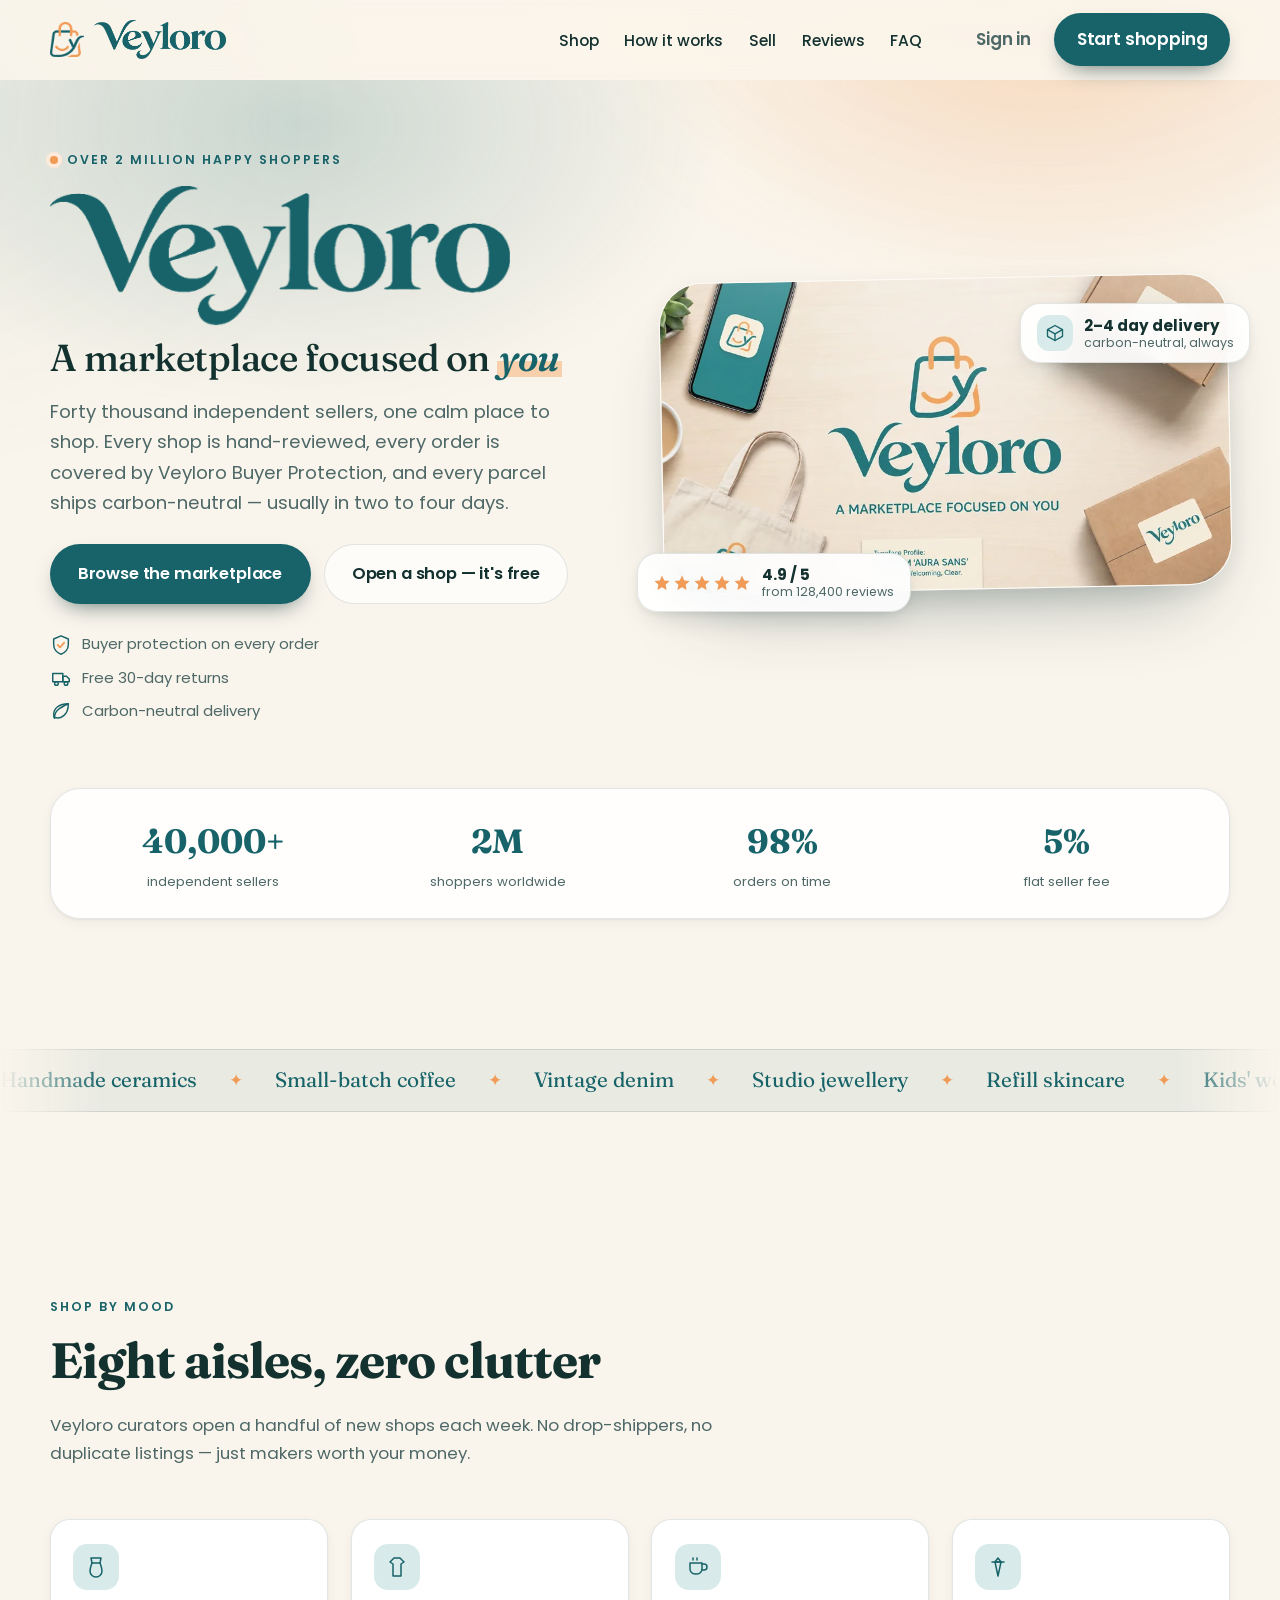
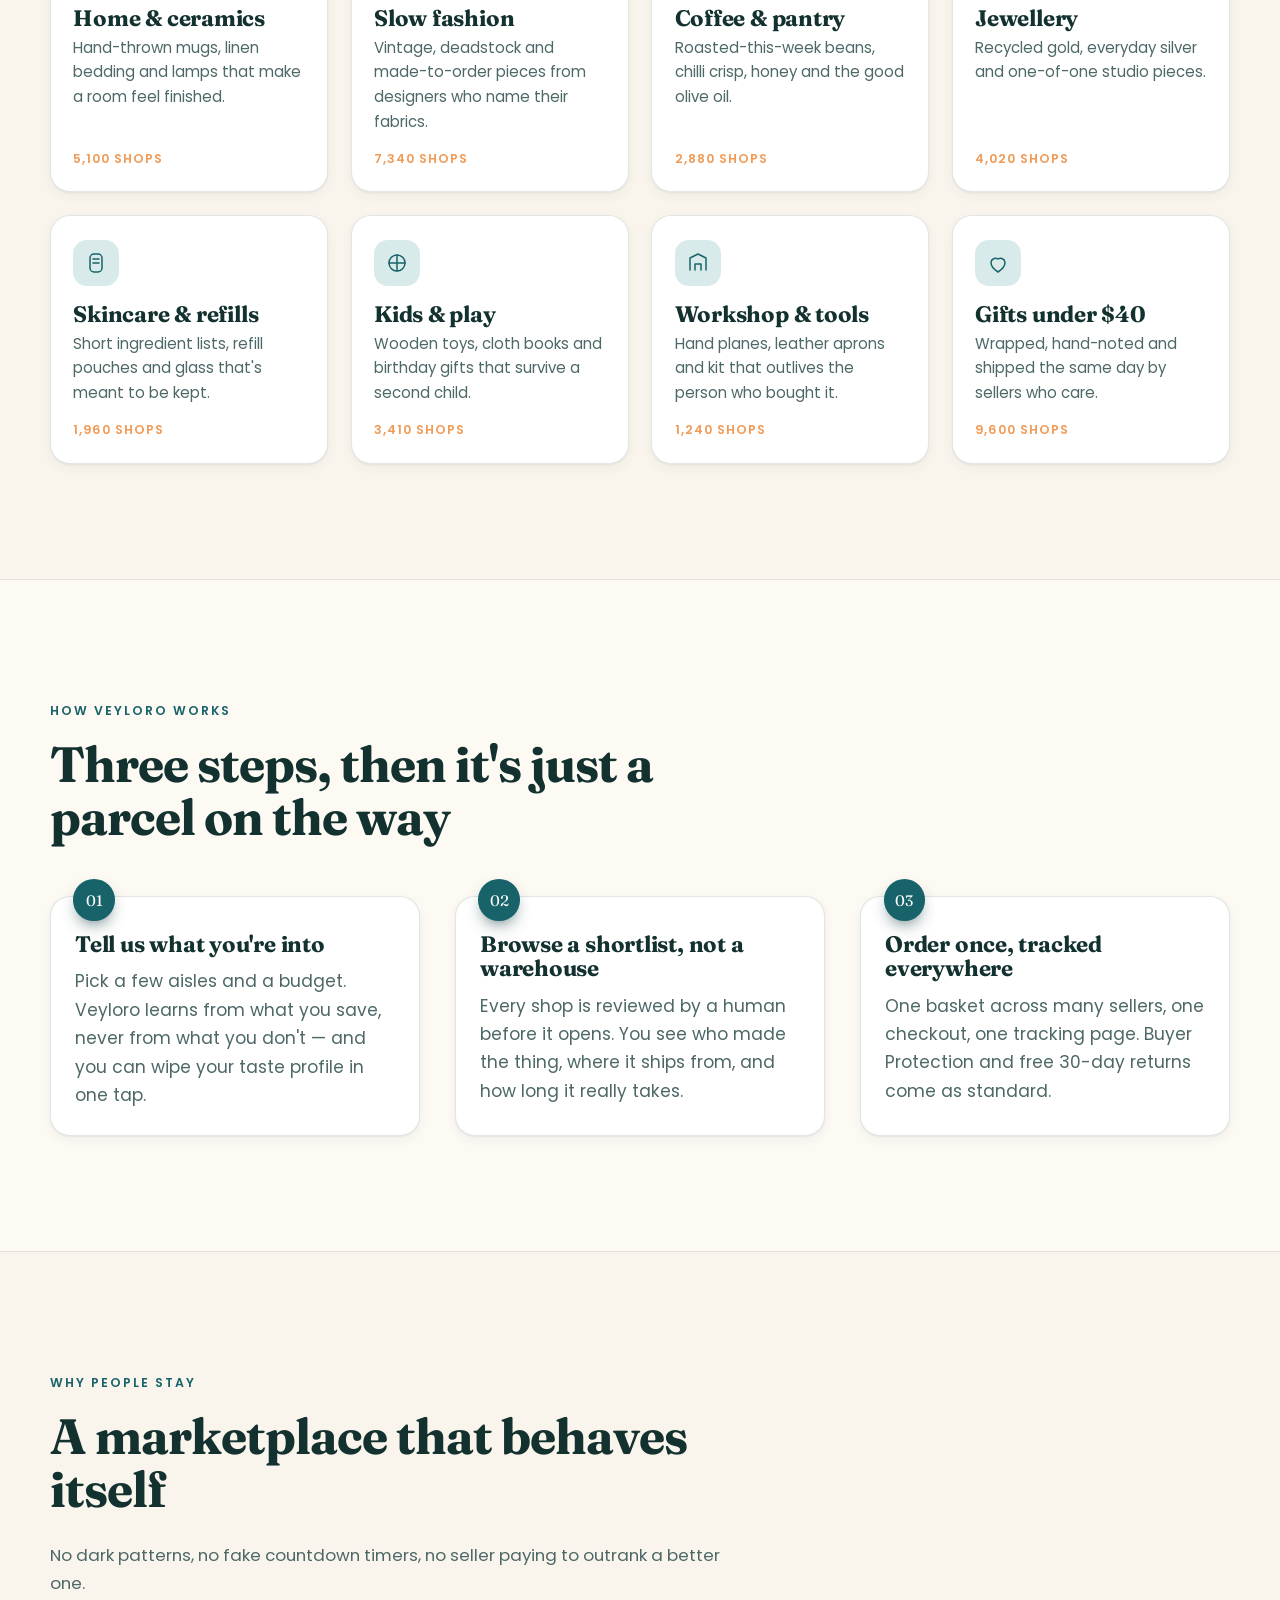
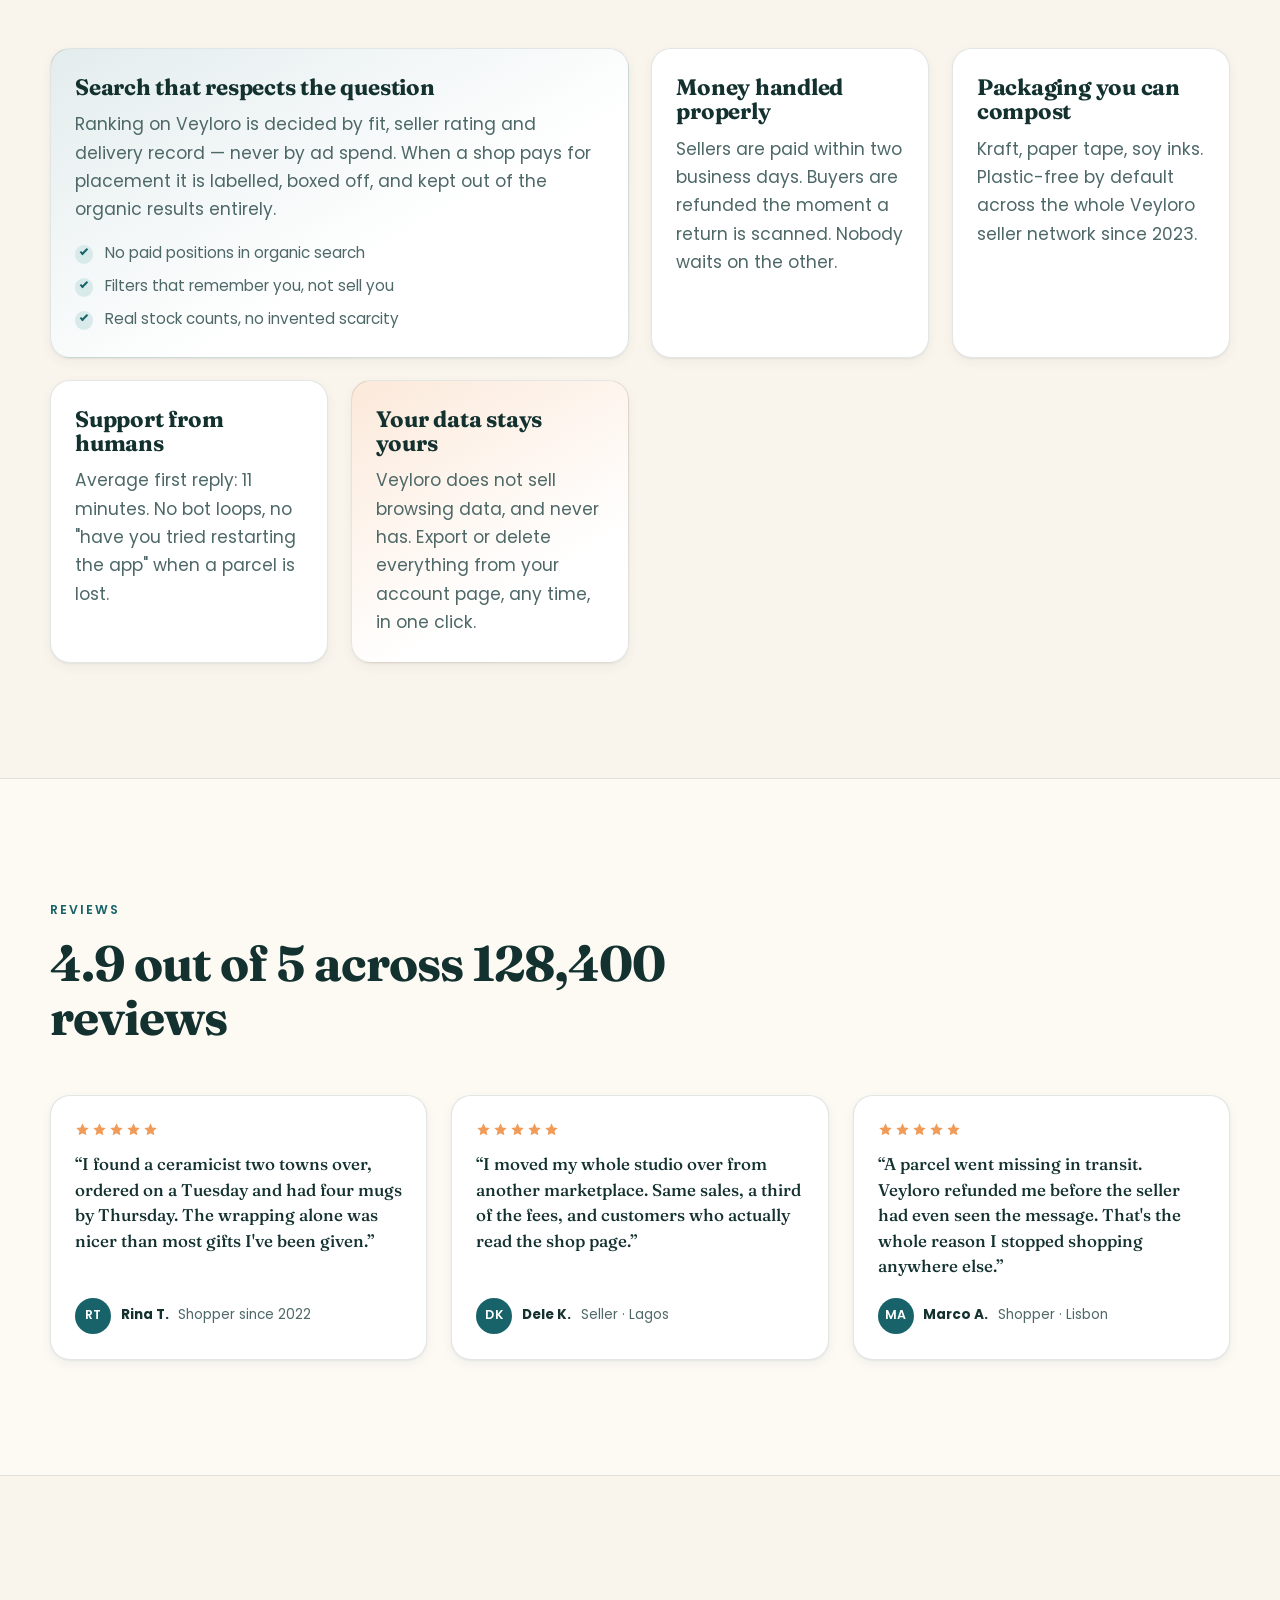
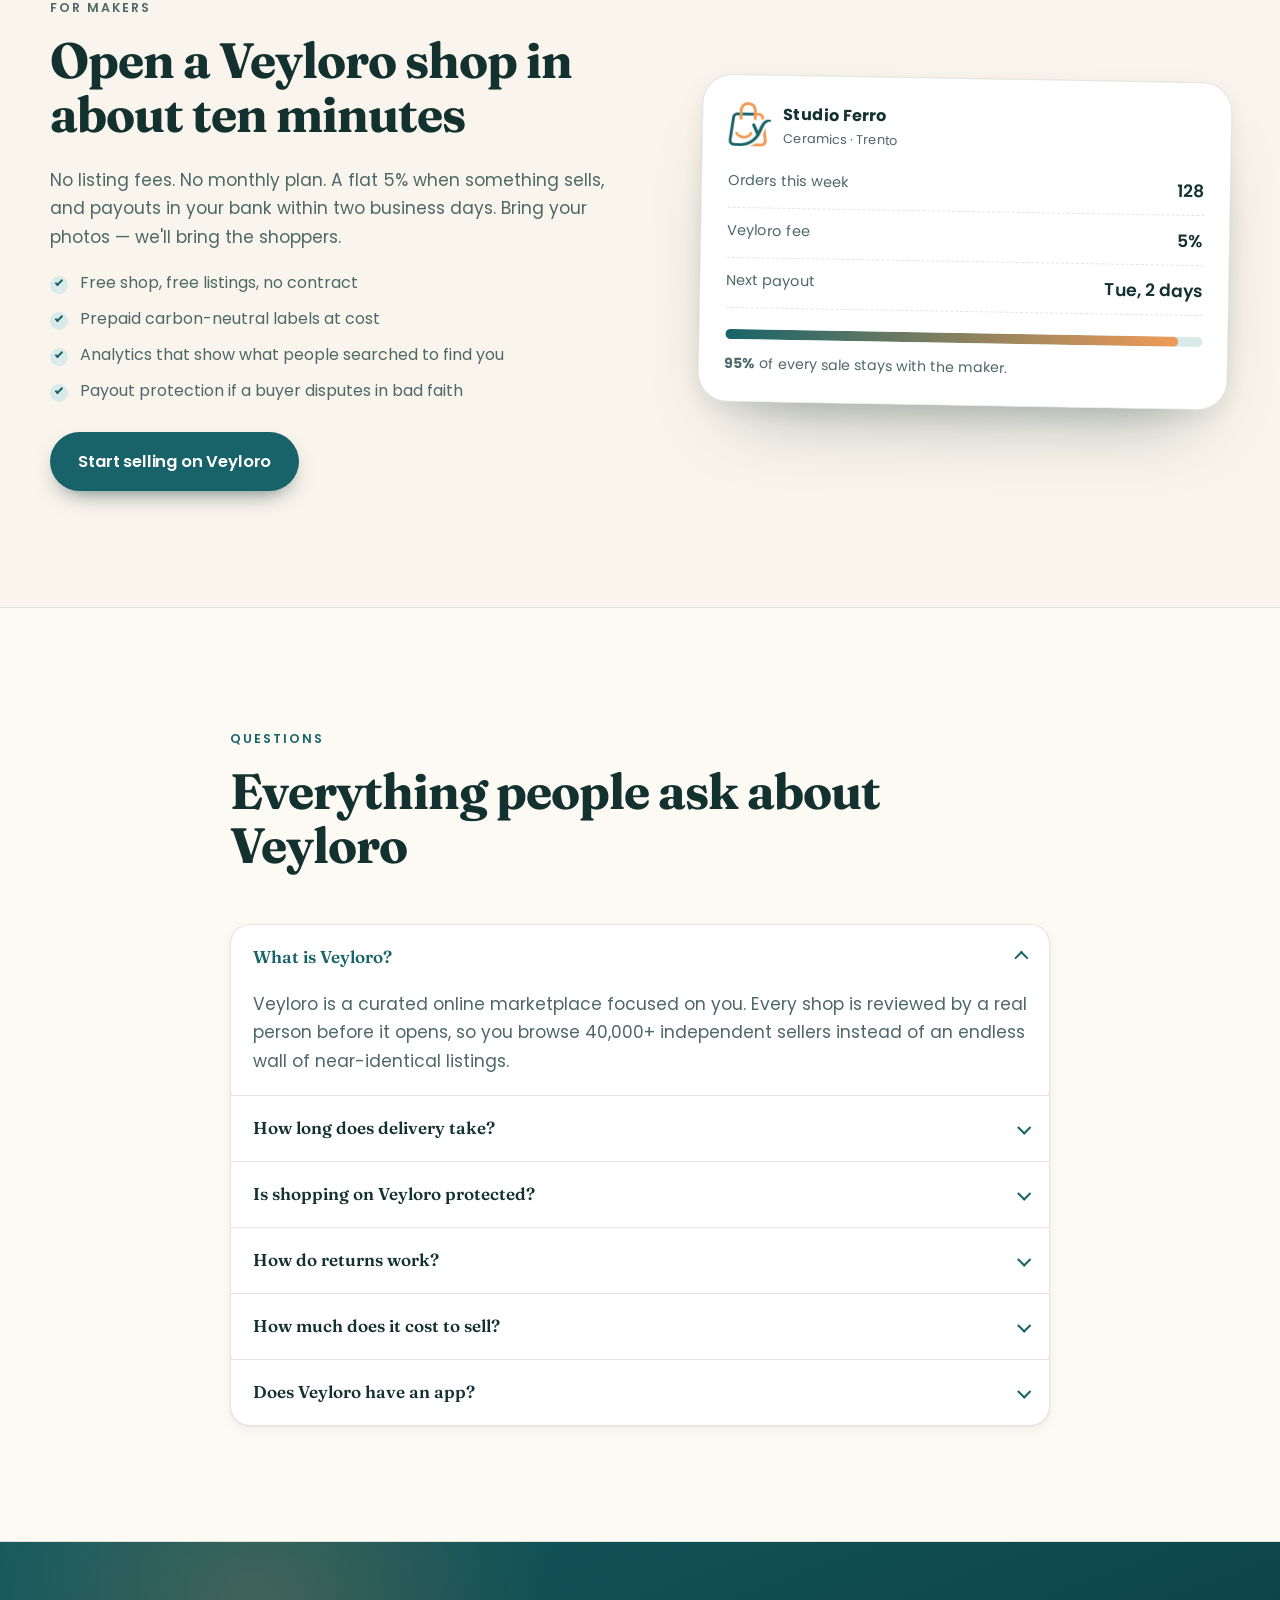
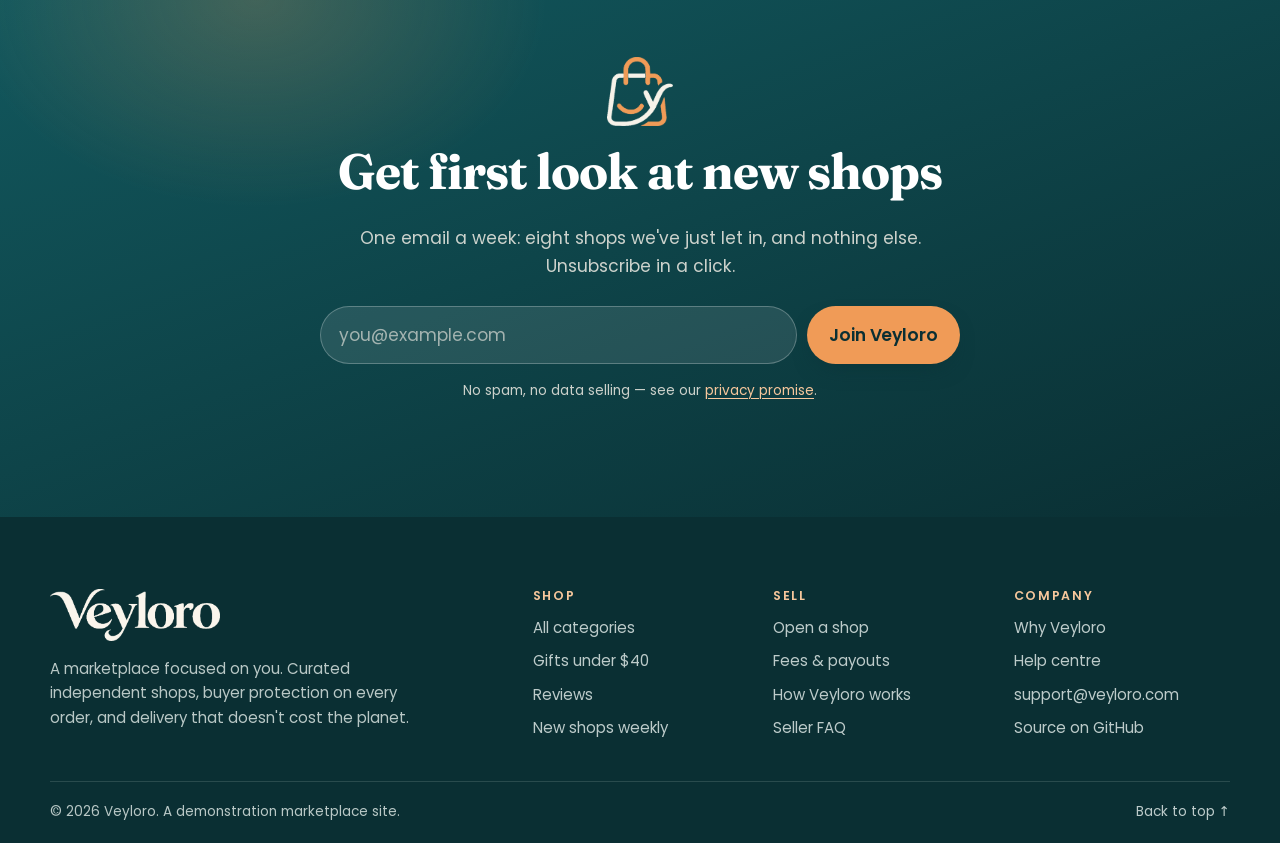
==== index.html @ 0ced28ec "Add Veyloro marketplace landing site Build the Veyloro marketing site as a dependency-free static pa" ====
<!DOCTYPE html>
<html lang="en" class="no-js">
<head>
<meta charset="utf-8">
<meta name="viewport" content="width=device-width, initial-scale=1">
<title>Veyloro — A Marketplace Focused on You | Shop Independent Sellers</title>
<meta name="description" content="Veyloro is a curated online marketplace focused on you — shop 40,000+ independent sellers with buyer protection, free 30-day returns and carbon-neutral delivery. Start browsing today.">
<meta name="author" content="Veyloro">
<meta name="theme-color" content="#176369" media="(prefers-color-scheme: light)">
<meta name="theme-color" content="#0a2f33" media="(prefers-color-scheme: dark)">
<meta name="robots" content="index, follow, max-image-preview:large, max-snippet:-1, max-video-preview:-1">
<link rel="canonical" href="https://hmarucheck.github.io/test-website-1/">

<!-- Open Graph -->
<meta property="og:type" content="website">
<meta property="og:site_name" content="Veyloro">
<meta property="og:locale" content="en_US">
<meta property="og:title" content="Veyloro — A Marketplace Focused on You">
<meta property="og:description" content="A curated marketplace of 40,000+ independent sellers. Buyer protection on every order, free 30-day returns and carbon-neutral delivery.">
<meta property="og:url" content="https://hmarucheck.github.io/test-website-1/">
<meta property="og:image" content="https://hmarucheck.github.io/test-website-1/assets/veyloro-og.jpg">
<meta property="og:image:width" content="1200">
<meta property="og:image:height" content="630">
<meta property="og:image:alt" content="The Veyloro logo — a teal shopping-bag smile mark above the Veyloro wordmark — shown on packaging, a tote bag and a phone app icon.">

<!-- Twitter / X -->
<meta name="twitter:card" content="summary_large_image">
<meta name="twitter:title" content="Veyloro — A Marketplace Focused on You">
<meta name="twitter:description" content="A curated marketplace of 40,000+ independent sellers. Buyer protection, free 30-day returns, carbon-neutral delivery.">
<meta name="twitter:image" content="https://hmarucheck.github.io/test-website-1/assets/veyloro-og.jpg">
<meta name="twitter:image:alt" content="Veyloro brand logo and packaging">

<!-- Icons & manifest -->
<link rel="icon" href="assets/favicon.ico" sizes="any">
<link rel="icon" href="assets/icon-mark-512.png" type="image/png" sizes="512x512">
<link rel="apple-touch-icon" href="assets/apple-touch-icon.png">
<link rel="manifest" href="site.webmanifest">

<!-- Fonts -->
<link rel="preconnect" href="https://fonts.googleapis.com">
<link rel="preconnect" href="https://fonts.gstatic.com" crossorigin>
<link rel="stylesheet" href="https://fonts.googleapis.com/css2?family=Fraunces:ital,opsz,wght@0,9..144,500;0,9..144,700;1,9..144,600&family=Poppins:wght@400;500;600;700&display=swap">

<link rel="preload" as="image" href="assets/veyloro-wordmark.png" fetchpriority="high">
<link rel="stylesheet" href="styles.css">
<script>document.documentElement.classList.remove("no-js");</script>

<script type="application/ld+json">
{
  "@context": "https://schema.org",
  "@graph": [
    {
      "@type": "Organization",
      "@id": "https://hmarucheck.github.io/test-website-1/#organization",
      "name": "Veyloro",
      "alternateName": "Veyloro Marketplace",
      "url": "https://hmarucheck.github.io/test-website-1/",
      "logo": {
        "@type": "ImageObject",
        "url": "https://hmarucheck.github.io/test-website-1/assets/icon-512.png",
        "width": 512,
        "height": 512
      },
      "image": "https://hmarucheck.github.io/test-website-1/assets/veyloro-og.jpg",
      "slogan": "A marketplace focused on you",
      "description": "Veyloro is a curated online marketplace connecting shoppers with independent sellers, with buyer protection, free 30-day returns and carbon-neutral delivery.",
      "foundingDate": "2021",
      "sameAs": [
        "https://github.com/hmarucheck/test-website-1"
      ],
      "contactPoint": {
        "@type": "ContactPoint",
        "contactType": "customer support",
        "email": "support@veyloro.com",
        "availableLanguage": ["English"],
        "areaServed": "Worldwide"
      }
    },
    {
      "@type": "WebSite",
      "@id": "https://hmarucheck.github.io/test-website-1/#website",
      "url": "https://hmarucheck.github.io/test-website-1/",
      "name": "Veyloro",
      "description": "A marketplace focused on you — shop 40,000+ independent sellers.",
      "publisher": { "@id": "https://hmarucheck.github.io/test-website-1/#organization" },
      "inLanguage": "en-US",
      "potentialAction": {
        "@type": "SearchAction",
        "target": {
          "@type": "EntryPoint",
          "urlTemplate": "https://hmarucheck.github.io/test-website-1/?q={search_term_string}"
        },
        "query-input": "required name=search_term_string"
      }
    },
    {
      "@type": "WebPage",
      "@id": "https://hmarucheck.github.io/test-website-1/#webpage",
      "url": "https://hmarucheck.github.io/test-website-1/",
      "name": "Veyloro — A Marketplace Focused on You",
      "isPartOf": { "@id": "https://hmarucheck.github.io/test-website-1/#website" },
      "about": { "@id": "https://hmarucheck.github.io/test-website-1/#organization" },
      "primaryImageOfPage": "https://hmarucheck.github.io/test-website-1/assets/veyloro-og.jpg",
      "inLanguage": "en-US"
    },
    {
      "@type": "BreadcrumbList",
      "itemListElement": [
        { "@type": "ListItem", "position": 1, "name": "Home", "item": "https://hmarucheck.github.io/test-website-1/" },
        { "@type": "ListItem", "position": 2, "name": "How Veyloro works", "item": "https://hmarucheck.github.io/test-website-1/#how-it-works" },
        { "@type": "ListItem", "position": 3, "name": "Sell on Veyloro", "item": "https://hmarucheck.github.io/test-website-1/#sellers" }
      ]
    },
    {
      "@type": "FAQPage",
      "@id": "https://hmarucheck.github.io/test-website-1/#faq",
      "mainEntity": [
        {
          "@type": "Question",
          "name": "What is Veyloro?",
          "acceptedAnswer": {
            "@type": "Answer",
            "text": "Veyloro is a curated online marketplace focused on you. Every shop on Veyloro is reviewed by a real person before it opens, so you browse 40,000+ independent sellers instead of an endless wall of listings."
          }
        },
        {
          "@type": "Question",
          "name": "How long does Veyloro delivery take?",
          "acceptedAnswer": {
            "@type": "Answer",
            "text": "Most Veyloro orders arrive in 2 to 4 business days. Every parcel ships carbon-neutral, and tracking updates land in your inbox and in the Veyloro app the moment your seller hands the order over."
          }
        },
        {
          "@type": "Question",
          "name": "Is shopping on Veyloro protected?",
          "acceptedAnswer": {
            "@type": "Answer",
            "text": "Yes. Veyloro Buyer Protection covers every order. If an item never arrives, arrives damaged, or is not what was described, you are refunded in full — no arguing with the seller required."
          }
        },
        {
          "@type": "Question",
          "name": "How do returns work on Veyloro?",
          "acceptedAnswer": {
            "@type": "Answer",
            "text": "Returns are free for 30 days on almost everything. Print a prepaid label from your order page, drop the parcel off, and your refund is issued as soon as the carrier scans it."
          }
        },
        {
          "@type": "Question",
          "name": "How much does it cost to sell on Veyloro?",
          "acceptedAnswer": {
            "@type": "Answer",
            "text": "Opening a Veyloro shop is free. There are no listing fees and no monthly subscription — Veyloro takes a flat 5% when an item sells, and payouts reach your bank within two business days."
          }
        },
        {
          "@type": "Question",
          "name": "Does Veyloro have an app?",
          "acceptedAnswer": {
            "@type": "Answer",
            "text": "Yes. The Veyloro app for iOS and Android carries your saved shops, order tracking and restock alerts, and it works as an installable web app straight from this site."
          }
        }
      ]
    }
  ]
}
</script>
</head>
<body>
<a class="skip-link" href="#main">Skip to main content</a>

<header class="site-header" id="top" data-header>
  <div class="shell site-header__inner">
    <a class="brand" href="#top" aria-label="Veyloro — home">
      <img class="brand__mark" src="assets/veyloro-mark.png" alt="" width="700" height="730" decoding="async">
      <img class="brand__word" src="assets/veyloro-wordmark.png" alt="Veyloro" width="2089" height="630" decoding="async">
    </a>

    <nav class="nav" aria-label="Primary">
      <ul class="nav__list">
        <li><a href="#categories">Shop</a></li>
        <li><a href="#how-it-works">How it works</a></li>
        <li><a href="#sellers">Sell</a></li>
        <li><a href="#reviews">Reviews</a></li>
        <li><a href="#faq">FAQ</a></li>
      </ul>
    </nav>

    <div class="site-header__actions">
      <a class="btn btn--ghost" href="#join">Sign in</a>
      <a class="btn btn--primary" href="#join">Start shopping</a>
    </div>

    <button class="nav-toggle" type="button" aria-expanded="false" aria-controls="mobile-nav" aria-label="Open menu" data-nav-toggle>
      <span class="nav-toggle__bar"></span>
      <span class="nav-toggle__bar"></span>
      <span class="nav-toggle__bar"></span>
    </button>
  </div>

  <div class="mobile-nav" id="mobile-nav" hidden data-mobile-nav>
    <ul>
      <li><a href="#categories">Shop</a></li>
      <li><a href="#how-it-works">How it works</a></li>
      <li><a href="#sellers">Sell on Veyloro</a></li>
      <li><a href="#reviews">Reviews</a></li>
      <li><a href="#faq">FAQ</a></li>
    </ul>
    <a class="btn btn--primary btn--block" href="#join">Start shopping</a>
  </div>
</header>

<main id="main">

  <!-- ─────────────────────────── HERO ─────────────────────────── -->
  <section class="hero" aria-labelledby="hero-title">
    <div class="hero__glow" aria-hidden="true"></div>
    <div class="shell hero__inner">
      <div class="hero__copy">
        <p class="eyebrow"><span class="eyebrow__dot" aria-hidden="true"></span> Over 2 million happy shoppers</p>

        <h1 class="hero__title" id="hero-title">
          <img class="hero__wordmark" src="assets/veyloro-wordmark.png" alt="Veyloro" width="2089" height="630" fetchpriority="high" decoding="async">
          <span class="hero__tagline">A marketplace focused on <em>you</em></span>
        </h1>

        <p class="hero__lede">
          Forty thousand independent sellers, one calm place to shop. Every shop is
          hand-reviewed, every order is covered by Veyloro Buyer Protection, and every
          parcel ships carbon-neutral — usually in two to four days.
        </p>

        <div class="hero__cta">
          <a class="btn btn--primary btn--lg" href="#categories">Browse the marketplace</a>
          <a class="btn btn--outline btn--lg" href="#sellers">Open a shop — it's free</a>
        </div>

        <ul class="hero__proof">
          <li><svg viewBox="0 0 24 24" aria-hidden="true"><path d="M12 2 4 5.5v6c0 5 3.4 9.3 8 10.5 4.6-1.2 8-5.5 8-10.5v-6z"/><path class="tick" d="m8.5 12 2.5 2.5 4.5-5"/></svg> Buyer protection on every order</li>
          <li><svg viewBox="0 0 24 24" aria-hidden="true"><path d="M3 7h11v9H3z"/><path d="M14 10h4l3 3v3h-7z"/><circle cx="7" cy="18" r="2"/><circle cx="17.5" cy="18" r="2"/></svg> Free 30-day returns</li>
          <li><svg viewBox="0 0 24 24" aria-hidden="true"><path d="M20 4C10 4 4 9 4 16c0 1.6.4 3 1 4"/><path d="M5 19C5 11 12 8 20 4c0 0 0 9-5 13-3 2.4-7 3-10 2z"/></svg> Carbon-neutral delivery</li>
        </ul>
      </div>

      <div class="hero__visual">
        <figure class="hero__frame">
          <picture>
            <source
              type="image/webp"
              srcset="assets/veyloro-brand-hero-900.webp 900w, assets/veyloro-brand-hero.webp 1697w"
              sizes="(max-width: 980px) 92vw, 46vw">
            <source
              type="image/jpeg"
              srcset="assets/veyloro-brand-hero-900.jpg 900w, assets/veyloro-brand-hero.jpg 1697w"
              sizes="(max-width: 980px) 92vw, 46vw">
            <img
              src="assets/veyloro-brand-hero.jpg"
              alt="The Veyloro brand identity laid out on a light wood desk: the teal shopping-bag smile logo and Veyloro wordmark in the centre, with the app icon on a phone, a branded tote bag and two kraft parcels."
              width="1697" height="927" fetchpriority="high" decoding="async">
          </picture>
          <figcaption class="visually-hidden">The Veyloro identity across app, tote and packaging.</figcaption>
        </figure>

        <div class="float-card float-card--rating">
          <div class="stars" role="img" aria-label="Rated 4.9 out of 5">
            <svg viewBox="0 0 24 24" aria-hidden="true"><path d="m12 2 3 6.6 7 .8-5.2 4.8 1.4 7L12 17.8 5.8 21.2l1.4-7L2 9.4l7-.8z"/></svg>
            <svg viewBox="0 0 24 24" aria-hidden="true"><path d="m12 2 3 6.6 7 .8-5.2 4.8 1.4 7L12 17.8 5.8 21.2l1.4-7L2 9.4l7-.8z"/></svg>
            <svg viewBox="0 0 24 24" aria-hidden="true"><path d="m12 2 3 6.6 7 .8-5.2 4.8 1.4 7L12 17.8 5.8 21.2l1.4-7L2 9.4l7-.8z"/></svg>
            <svg viewBox="0 0 24 24" aria-hidden="true"><path d="m12 2 3 6.6 7 .8-5.2 4.8 1.4 7L12 17.8 5.8 21.2l1.4-7L2 9.4l7-.8z"/></svg>
            <svg viewBox="0 0 24 24" aria-hidden="true"><path d="m12 2 3 6.6 7 .8-5.2 4.8 1.4 7L12 17.8 5.8 21.2l1.4-7L2 9.4l7-.8z"/></svg>
          </div>
          <p><strong>4.9 / 5</strong><span>from 128,400 reviews</span></p>
        </div>

        <div class="float-card float-card--ship">
          <span class="float-card__icon" aria-hidden="true">
            <svg viewBox="0 0 24 24"><path d="M21 8 12 3 3 8l9 5z"/><path d="M3 8v8l9 5 9-5V8"/><path d="M12 13v8"/></svg>
          </span>
          <p><strong>2–4 day delivery</strong><span>carbon-neutral, always</span></p>
        </div>
      </div>
    </div>

    <ul class="stat-bar shell" aria-label="Veyloro by the numbers">
      <li><strong data-count="40000" data-suffix="+">40,000+</strong><span>independent sellers</span></li>
      <li><strong data-count="2" data-suffix="M">2M</strong><span>shoppers worldwide</span></li>
      <li><strong data-count="98" data-suffix="%">98%</strong><span>orders on time</span></li>
      <li><strong>5%</strong><span>flat seller fee</span></li>
    </ul>
  </section>

  <!-- ───────────────────────── MARQUEE ────────────────────────── -->
  <div class="marquee" aria-hidden="true">
    <div class="marquee__track">
      <span>Handmade ceramics</span><span aria-hidden="true">✦</span>
      <span>Small-batch coffee</span><span aria-hidden="true">✦</span>
      <span>Vintage denim</span><span aria-hidden="true">✦</span>
      <span>Studio jewellery</span><span aria-hidden="true">✦</span>
      <span>Refill skincare</span><span aria-hidden="true">✦</span>
      <span>Kids' wooden toys</span><span aria-hidden="true">✦</span>
      <span>Slow homeware</span><span aria-hidden="true">✦</span>
      <span>Handmade ceramics</span><span aria-hidden="true">✦</span>
      <span>Small-batch coffee</span><span aria-hidden="true">✦</span>
      <span>Vintage denim</span><span aria-hidden="true">✦</span>
      <span>Studio jewellery</span><span aria-hidden="true">✦</span>
      <span>Refill skincare</span><span aria-hidden="true">✦</span>
      <span>Kids' wooden toys</span><span aria-hidden="true">✦</span>
      <span>Slow homeware</span><span aria-hidden="true">✦</span>
    </div>
  </div>

  <!-- ──────────────────────── CATEGORIES ──────────────────────── -->
  <section class="section" id="categories" aria-labelledby="categories-title">
    <div class="shell">
      <header class="section__head reveal">
        <p class="eyebrow">Shop by mood</p>
        <h2 id="categories-title">Eight aisles, zero clutter</h2>
        <p class="section__lede">Veyloro curators open a handful of new shops each week. No drop-shippers, no duplicate listings — just makers worth your money.</p>
      </header>

      <ul class="cards" role="list">
        <li class="card reveal">
          <span class="card__icon" aria-hidden="true"><svg viewBox="0 0 24 24"><path d="M7 3h10l-1 5H8z"/><path d="M8 8c-1 3-2 5-2 8a6 6 0 0 0 12 0c0-3-1-5-2-8"/></svg></span>
          <h3>Home &amp; ceramics</h3>
          <p>Hand-thrown mugs, linen bedding and lamps that make a room feel finished.</p>
          <span class="card__meta">5,100 shops</span>
        </li>
        <li class="card reveal">
          <span class="card__icon" aria-hidden="true"><svg viewBox="0 0 24 24"><path d="M9 3h6l4 4-3 2v12H8V9L5 7z"/></svg></span>
          <h3>Slow fashion</h3>
          <p>Vintage, deadstock and made-to-order pieces from designers who name their fabrics.</p>
          <span class="card__meta">7,340 shops</span>
        </li>
        <li class="card reveal">
          <span class="card__icon" aria-hidden="true"><svg viewBox="0 0 24 24"><path d="M4 8h12v6a5 5 0 0 1-5 5H9a5 5 0 0 1-5-5z"/><path d="M16 9h2a3 3 0 0 1 0 6h-2"/><path d="M7 3v2M11 3v2"/></svg></span>
          <h3>Coffee &amp; pantry</h3>
          <p>Roasted-this-week beans, chilli crisp, honey and the good olive oil.</p>
          <span class="card__meta">2,880 shops</span>
        </li>
        <li class="card reveal">
          <span class="card__icon" aria-hidden="true"><svg viewBox="0 0 24 24"><path d="m12 3 3 4-3 14-3-14z"/><path d="M9 7h6"/><path d="M6 7h12"/></svg></span>
          <h3>Jewellery</h3>
          <p>Recycled gold, everyday silver and one-of-one studio pieces.</p>
          <span class="card__meta">4,020 shops</span>
        </li>
        <li class="card reveal">
          <span class="card__icon" aria-hidden="true"><svg viewBox="0 0 24 24"><rect x="6" y="3" width="12" height="18" rx="4"/><path d="M9 8h6M9 12h6"/></svg></span>
          <h3>Skincare &amp; refills</h3>
          <p>Short ingredient lists, refill pouches and glass that's meant to be kept.</p>
          <span class="card__meta">1,960 shops</span>
        </li>
        <li class="card reveal">
          <span class="card__icon" aria-hidden="true"><svg viewBox="0 0 24 24"><circle cx="12" cy="12" r="8"/><path d="M12 4v16M4 12h16"/></svg></span>
          <h3>Kids &amp; play</h3>
          <p>Wooden toys, cloth books and birthday gifts that survive a second child.</p>
          <span class="card__meta">3,410 shops</span>
        </li>
        <li class="card reveal">
          <span class="card__icon" aria-hidden="true"><svg viewBox="0 0 24 24"><path d="M4 19V7l8-4 8 4v12"/><path d="M9 19v-6h6v6"/></svg></span>
          <h3>Workshop &amp; tools</h3>
          <p>Hand planes, leather aprons and kit that outlives the person who bought it.</p>
          <span class="card__meta">1,240 shops</span>
        </li>
        <li class="card reveal">
          <span class="card__icon" aria-hidden="true"><svg viewBox="0 0 24 24"><path d="M12 21s-7-4.4-7-9.5A4.5 4.5 0 0 1 12 8a4.5 4.5 0 0 1 7 3.5C19 16.6 12 21 12 21z"/></svg></span>
          <h3>Gifts under $40</h3>
          <p>Wrapped, hand-noted and shipped the same day by sellers who care.</p>
          <span class="card__meta">9,600 shops</span>
        </li>
      </ul>
    </div>
  </section>

  <!-- ─────────────────────── HOW IT WORKS ─────────────────────── -->
  <section class="section section--tinted" id="how-it-works" aria-labelledby="how-title">
    <div class="shell">
      <header class="section__head reveal">
        <p class="eyebrow">How Veyloro works</p>
        <h2 id="how-title">Three steps, then it's just a parcel on the way</h2>
      </header>

      <ol class="steps" role="list">
        <li class="step reveal">
          <span class="step__num">01</span>
          <h3>Tell us what you're into</h3>
          <p>Pick a few aisles and a budget. Veyloro learns from what you save, never from what you don't — and you can wipe your taste profile in one tap.</p>
        </li>
        <li class="step reveal">
          <span class="step__num">02</span>
          <h3>Browse a shortlist, not a warehouse</h3>
          <p>Every shop is reviewed by a human before it opens. You see who made the thing, where it ships from, and how long it really takes.</p>
        </li>
        <li class="step reveal">
          <span class="step__num">03</span>
          <h3>Order once, tracked everywhere</h3>
          <p>One basket across many sellers, one checkout, one tracking page. Buyer Protection and free 30-day returns come as standard.</p>
        </li>
      </ol>
    </div>
  </section>

  <!-- ───────────────────────── FEATURES ───────────────────────── -->
  <section class="section" id="why" aria-labelledby="why-title">
    <div class="shell">
      <header class="section__head reveal">
        <p class="eyebrow">Why people stay</p>
        <h2 id="why-title">A marketplace that behaves itself</h2>
        <p class="section__lede">No dark patterns, no fake countdown timers, no seller paying to outrank a better one.</p>
      </header>

      <div class="feature-grid">
        <article class="feature feature--wide reveal">
          <h3>Search that respects the question</h3>
          <p>Ranking on Veyloro is decided by fit, seller rating and delivery record — never by ad spend. When a shop pays for placement it is labelled, boxed off, and kept out of the organic results entirely.</p>
          <ul class="ticks">
            <li>No paid positions in organic search</li>
            <li>Filters that remember you, not sell you</li>
            <li>Real stock counts, no invented scarcity</li>
          </ul>
        </article>
        <article class="feature reveal">
          <h3>Money handled properly</h3>
          <p>Sellers are paid within two business days. Buyers are refunded the moment a return is scanned. Nobody waits on the other.</p>
        </article>
        <article class="feature reveal">
          <h3>Packaging you can compost</h3>
          <p>Kraft, paper tape, soy inks. Plastic-free by default across the whole Veyloro seller network since 2023.</p>
        </article>
        <article class="feature reveal">
          <h3>Support from humans</h3>
          <p>Average first reply: 11 minutes. No bot loops, no "have you tried restarting the app" when a parcel is lost.</p>
        </article>
        <article class="feature feature--accent reveal">
          <h3>Your data stays yours</h3>
          <p>Veyloro does not sell browsing data, and never has. Export or delete everything from your account page, any time, in one click.</p>
        </article>
      </div>
    </div>
  </section>

  <!-- ───────────────────────── REVIEWS ────────────────────────── -->
  <section class="section section--tinted" id="reviews" aria-labelledby="reviews-title">
    <div class="shell">
      <header class="section__head reveal">
        <p class="eyebrow">Reviews</p>
        <h2 id="reviews-title">4.9 out of 5 across 128,400 reviews</h2>
      </header>

      <div class="quotes">
        <figure class="quote reveal">
          <div class="stars stars--sm" role="img" aria-label="5 out of 5">
            <svg viewBox="0 0 24 24" aria-hidden="true"><path d="m12 2 3 6.6 7 .8-5.2 4.8 1.4 7L12 17.8 5.8 21.2l1.4-7L2 9.4l7-.8z"/></svg>
            <svg viewBox="0 0 24 24" aria-hidden="true"><path d="m12 2 3 6.6 7 .8-5.2 4.8 1.4 7L12 17.8 5.8 21.2l1.4-7L2 9.4l7-.8z"/></svg>
            <svg viewBox="0 0 24 24" aria-hidden="true"><path d="m12 2 3 6.6 7 .8-5.2 4.8 1.4 7L12 17.8 5.8 21.2l1.4-7L2 9.4l7-.8z"/></svg>
            <svg viewBox="0 0 24 24" aria-hidden="true"><path d="m12 2 3 6.6 7 .8-5.2 4.8 1.4 7L12 17.8 5.8 21.2l1.4-7L2 9.4l7-.8z"/></svg>
            <svg viewBox="0 0 24 24" aria-hidden="true"><path d="m12 2 3 6.6 7 .8-5.2 4.8 1.4 7L12 17.8 5.8 21.2l1.4-7L2 9.4l7-.8z"/></svg>
          </div>
          <blockquote><p>“I found a ceramicist two towns over, ordered on a Tuesday and had four mugs by Thursday. The wrapping alone was nicer than most gifts I've been given.”</p></blockquote>
          <figcaption><span class="avatar" aria-hidden="true">RT</span> <strong>Rina T.</strong> <span>Shopper since 2022</span></figcaption>
        </figure>

        <figure class="quote reveal">
          <div class="stars stars--sm" role="img" aria-label="5 out of 5">
            <svg viewBox="0 0 24 24" aria-hidden="true"><path d="m12 2 3 6.6 7 .8-5.2 4.8 1.4 7L12 17.8 5.8 21.2l1.4-7L2 9.4l7-.8z"/></svg>
            <svg viewBox="0 0 24 24" aria-hidden="true"><path d="m12 2 3 6.6 7 .8-5.2 4.8 1.4 7L12 17.8 5.8 21.2l1.4-7L2 9.4l7-.8z"/></svg>
            <svg viewBox="0 0 24 24" aria-hidden="true"><path d="m12 2 3 6.6 7 .8-5.2 4.8 1.4 7L12 17.8 5.8 21.2l1.4-7L2 9.4l7-.8z"/></svg>
            <svg viewBox="0 0 24 24" aria-hidden="true"><path d="m12 2 3 6.6 7 .8-5.2 4.8 1.4 7L12 17.8 5.8 21.2l1.4-7L2 9.4l7-.8z"/></svg>
            <svg viewBox="0 0 24 24" aria-hidden="true"><path d="m12 2 3 6.6 7 .8-5.2 4.8 1.4 7L12 17.8 5.8 21.2l1.4-7L2 9.4l7-.8z"/></svg>
          </div>
          <blockquote><p>“I moved my whole studio over from another marketplace. Same sales, a third of the fees, and customers who actually read the shop page.”</p></blockquote>
          <figcaption><span class="avatar" aria-hidden="true">DK</span> <strong>Dele K.</strong> <span>Seller · Lagos</span></figcaption>
        </figure>

        <figure class="quote reveal">
          <div class="stars stars--sm" role="img" aria-label="5 out of 5">
            <svg viewBox="0 0 24 24" aria-hidden="true"><path d="m12 2 3 6.6 7 .8-5.2 4.8 1.4 7L12 17.8 5.8 21.2l1.4-7L2 9.4l7-.8z"/></svg>
            <svg viewBox="0 0 24 24" aria-hidden="true"><path d="m12 2 3 6.6 7 .8-5.2 4.8 1.4 7L12 17.8 5.8 21.2l1.4-7L2 9.4l7-.8z"/></svg>
            <svg viewBox="0 0 24 24" aria-hidden="true"><path d="m12 2 3 6.6 7 .8-5.2 4.8 1.4 7L12 17.8 5.8 21.2l1.4-7L2 9.4l7-.8z"/></svg>
            <svg viewBox="0 0 24 24" aria-hidden="true"><path d="m12 2 3 6.6 7 .8-5.2 4.8 1.4 7L12 17.8 5.8 21.2l1.4-7L2 9.4l7-.8z"/></svg>
            <svg viewBox="0 0 24 24" aria-hidden="true"><path d="m12 2 3 6.6 7 .8-5.2 4.8 1.4 7L12 17.8 5.8 21.2l1.4-7L2 9.4l7-.8z"/></svg>
          </div>
          <blockquote><p>“A parcel went missing in transit. Veyloro refunded me before the seller had even seen the message. That's the whole reason I stopped shopping anywhere else.”</p></blockquote>
          <figcaption><span class="avatar" aria-hidden="true">MA</span> <strong>Marco A.</strong> <span>Shopper · Lisbon</span></figcaption>
        </figure>
      </div>
    </div>
  </section>

  <!-- ───────────────────────── SELLERS ────────────────────────── -->
  <section class="section" id="sellers" aria-labelledby="sellers-title">
    <div class="shell split">
      <div class="split__copy reveal">
        <p class="eyebrow">For makers</p>
        <h2 id="sellers-title">Open a Veyloro shop in about ten minutes</h2>
        <p>No listing fees. No monthly plan. A flat 5% when something sells, and payouts in your bank within two business days. Bring your photos — we'll bring the shoppers.</p>
        <ul class="ticks ticks--lg">
          <li>Free shop, free listings, no contract</li>
          <li>Prepaid carbon-neutral labels at cost</li>
          <li>Analytics that show what people searched to find you</li>
          <li>Payout protection if a buyer disputes in bad faith</li>
        </ul>
        <a class="btn btn--primary btn--lg" href="#join">Start selling on Veyloro</a>
      </div>

      <div class="split__panel reveal">
        <div class="payout">
          <header>
            <img src="assets/veyloro-mark.png" alt="" width="700" height="730" loading="lazy" decoding="async">
            <div>
              <strong>Studio Ferro</strong>
              <span>Ceramics · Trento</span>
            </div>
          </header>
          <dl>
            <div><dt>Orders this week</dt><dd>128</dd></div>
            <div><dt>Veyloro fee</dt><dd>5%</dd></div>
            <div><dt>Next payout</dt><dd>Tue, 2 days</dd></div>
          </dl>
          <div class="payout__bar" aria-hidden="true"><span style="--w:95%"></span></div>
          <p class="payout__foot"><strong>95%</strong> of every sale stays with the maker.</p>
        </div>
      </div>
    </div>
  </section>

  <!-- ─────────────────────────── FAQ ──────────────────────────── -->
  <section class="section section--tinted" id="faq" aria-labelledby="faq-title">
    <div class="shell shell--narrow">
      <header class="section__head reveal">
        <p class="eyebrow">Questions</p>
        <h2 id="faq-title">Everything people ask about Veyloro</h2>
      </header>

      <div class="faq reveal">
        <details name="faq" open>
          <summary>What is Veyloro?</summary>
          <div class="faq__body"><p>Veyloro is a curated online marketplace focused on you. Every shop is reviewed by a real person before it opens, so you browse 40,000+ independent sellers instead of an endless wall of near-identical listings.</p></div>
        </details>
        <details name="faq">
          <summary>How long does delivery take?</summary>
          <div class="faq__body"><p>Most orders arrive in two to four business days. Every parcel ships carbon-neutral, and tracking updates land in your inbox and in the Veyloro app the moment your seller hands the order over.</p></div>
        </details>
        <details name="faq">
          <summary>Is shopping on Veyloro protected?</summary>
          <div class="faq__body"><p>Yes. Veyloro Buyer Protection covers every order. If an item never arrives, arrives damaged, or isn't what was described, you're refunded in full — no arguing with the seller required.</p></div>
        </details>
        <details name="faq">
          <summary>How do returns work?</summary>
          <div class="faq__body"><p>Returns are free for 30 days on almost everything. Print a prepaid label from your order page, drop the parcel off, and the refund is issued as soon as the carrier scans it.</p></div>
        </details>
        <details name="faq">
          <summary>How much does it cost to sell?</summary>
          <div class="faq__body"><p>Opening a shop is free — no listing fees, no monthly subscription. Veyloro takes a flat 5% when an item sells, and payouts reach your bank within two business days.</p></div>
        </details>
        <details name="faq">
          <summary>Does Veyloro have an app?</summary>
          <div class="faq__body"><p>Yes. The Veyloro app for iOS and Android carries your saved shops, order tracking and restock alerts — and this site installs as a web app straight from your browser menu.</p></div>
        </details>
      </div>
    </div>
  </section>

  <!-- ─────────────────────────── JOIN ─────────────────────────── -->
  <section class="join" id="join" aria-labelledby="join-title">
    <div class="shell join__inner reveal">
      <img class="join__mark" src="assets/veyloro-mark-light.png" alt="" width="700" height="730" loading="lazy" decoding="async">
      <h2 id="join-title">Get first look at new shops</h2>
      <p>One email a week: eight shops we've just let in, and nothing else. Unsubscribe in a click.</p>

      <form class="signup" data-signup novalidate>
        <label class="visually-hidden" for="email">Email address</label>
        <input id="email" name="email" type="email" inputmode="email" autocomplete="email" placeholder="you@example.com" required>
        <button class="btn btn--primary" type="submit">Join Veyloro</button>
        <p class="signup__note" data-signup-note role="status">No spam, no data selling — see our <a href="#faq">privacy promise</a>.</p>
      </form>
    </div>
  </section>
</main>

<footer class="site-footer">
  <div class="shell site-footer__inner">
    <div class="site-footer__brand">
      <img class="site-footer__word" src="assets/veyloro-wordmark-light.png" alt="Veyloro" width="2089" height="630" loading="lazy" decoding="async">
      <p>A marketplace focused on you. Curated independent shops, buyer protection on every order, and delivery that doesn't cost the planet.</p>
    </div>

    <nav class="site-footer__nav" aria-label="Footer">
      <div>
        <h2>Shop</h2>
        <ul>
          <li><a href="#categories">All categories</a></li>
          <li><a href="#categories">Gifts under $40</a></li>
          <li><a href="#reviews">Reviews</a></li>
          <li><a href="#join">New shops weekly</a></li>
        </ul>
      </div>
      <div>
        <h2>Sell</h2>
        <ul>
          <li><a href="#sellers">Open a shop</a></li>
          <li><a href="#sellers">Fees &amp; payouts</a></li>
          <li><a href="#how-it-works">How Veyloro works</a></li>
          <li><a href="#faq">Seller FAQ</a></li>
        </ul>
      </div>
      <div>
        <h2>Company</h2>
        <ul>
          <li><a href="#why">Why Veyloro</a></li>
          <li><a href="#faq">Help centre</a></li>
          <li><a href="mailto:support@veyloro.com">support@veyloro.com</a></li>
          <li><a href="https://github.com/hmarucheck/test-website-1" rel="noopener">Source on GitHub</a></li>
        </ul>
      </div>
    </nav>
  </div>

  <div class="shell site-footer__base">
    <p>&copy; <span data-year>2026</span> Veyloro. A demonstration marketplace site.</p>
    <p><a href="#top">Back to top ↑</a></p>
  </div>
</footer>

<script src="main.js" defer></script>
</body>
</html>
---- styles.css ----
/* ==========================================================================
   Veyloro — a marketplace focused on you
   Design tokens, layout and components. No build step, no framework.
   ========================================================================== */

:root {
  /* Brand palette, sampled from the Veyloro identity artwork */
  --teal-900: #0a2f33;
  --teal-800: #0e4a50;
  --teal-700: #125a60;
  --teal-600: #176369;
  --teal-500: #1f7b81;
  --teal-300: #7cb6b7;
  --teal-100: #d8ebea;

  --orange-600: #e0813c;
  --orange-500: #f09b57;
  --orange-300: #f7c79c;
  --orange-100: #fdeadb;

  --cream-50:  #fdfaf4;
  --cream-100: #faf5ec;
  --cream-200: #f3ead9;
  --sand-300:  #e7d9c2;

  --ink:        #13312f;
  --ink-muted:  #4d6867;
  --line:       rgba(19, 49, 47, .12);

  /* Semantic tokens */
  --bg:          var(--cream-100);
  --bg-elev:     #ffffff;
  --bg-tint:     var(--cream-50);
  --text:        var(--ink);
  --text-muted:  var(--ink-muted);
  --accent:      var(--teal-600);
  --accent-soft: var(--teal-100);
  --pop:         var(--orange-500);
  --border:      var(--line);
  --shadow-sm:   0 1px 2px rgba(10, 47, 51, .06), 0 4px 12px rgba(10, 47, 51, .05);
  --shadow-md:   0 12px 30px -12px rgba(10, 47, 51, .22), 0 2px 8px rgba(10, 47, 51, .06);
  --shadow-lg:   0 40px 80px -40px rgba(10, 47, 51, .45), 0 8px 24px rgba(10, 47, 51, .08);

  --radius-sm: 12px;
  --radius:    20px;
  --radius-lg: 30px;
  --radius-xl: 44px;

  --shell: 1180px;
  --gutter: clamp(1rem, 4vw, 2.5rem);
  --section-y: clamp(4.5rem, 9vw, 8rem);

  --font-display: "Fraunces", "Iowan Old Style", Georgia, "Times New Roman", serif;
  --font-body: "Poppins", ui-sans-serif, system-ui, -apple-system, "Segoe UI", Roboto, Helvetica, Arial, sans-serif;

  --ease: cubic-bezier(.22, .68, 0, 1);
}

@media (prefers-color-scheme: dark) {
  :root {
    --bg:         #071f22;
    --bg-elev:    #0d2e32;
    --bg-tint:    #0a262a;
    --text:       #eaf3f0;
    --text-muted: #a9c6c4;
    --accent:     #4fa8ad;
    --accent-soft: rgba(79, 168, 173, .16);
    --border:     rgba(234, 243, 240, .14);
    --shadow-sm:  0 1px 2px rgba(0, 0, 0, .4);
    --shadow-md:  0 14px 34px -14px rgba(0, 0, 0, .7);
    --shadow-lg:  0 40px 90px -40px rgba(0, 0, 0, .85);
  }
}

/* ---------------------------------------------------------------- base --- */
*, *::before, *::after { box-sizing: border-box; }

html {
  scroll-behavior: smooth;
  scroll-padding-top: 6rem;
  -webkit-text-size-adjust: 100%;
}

body {
  margin: 0;
  background: var(--bg);
  color: var(--text);
  font-family: var(--font-body);
  font-size: clamp(1rem, .96rem + .2vw, 1.075rem);
  line-height: 1.65;
  -webkit-font-smoothing: antialiased;
  overflow-x: hidden;
}

/* Warm paper texture, kept as a gradient so there is no extra request */
body::before {
  content: "";
  position: fixed;
  inset: 0;
  pointer-events: none;
  z-index: 0;
  opacity: .5;
  background:
    radial-gradient(60rem 40rem at 82% -8%, rgba(240, 155, 87, .16), transparent 60%),
    radial-gradient(52rem 38rem at -10% 12%, rgba(23, 99, 105, .13), transparent 62%);
}
@media (prefers-color-scheme: dark) {
  body::before { opacity: .65; }
}

img, picture, svg { max-width: 100%; display: block; }
img { height: auto; }

h1, h2, h3 {
  font-family: var(--font-display);
  font-weight: 700;
  line-height: 1.08;
  letter-spacing: -.02em;
  margin: 0 0 .5em;
  font-variation-settings: "SOFT" 0, "WONK" 0;
}
h2 { font-size: clamp(1.95rem, 1.2rem + 2.6vw, 3.1rem); }
h3 { font-size: clamp(1.15rem, 1.02rem + .5vw, 1.4rem); letter-spacing: -.01em; }
p  { margin: 0 0 1rem; }

a { color: var(--accent); text-decoration-thickness: 1px; text-underline-offset: 3px; }
a:hover { color: var(--pop); }

:focus-visible {
  outline: 3px solid var(--pop);
  outline-offset: 3px;
  border-radius: 6px;
}

.shell {
  width: min(100% - (var(--gutter) * 2), var(--shell));
  margin-inline: auto;
  position: relative;
  z-index: 1;
}
.shell--narrow { width: min(100% - (var(--gutter) * 2), 820px); }

.visually-hidden {
  position: absolute !important;
  width: 1px; height: 1px;
  padding: 0; margin: -1px;
  overflow: hidden; clip: rect(0 0 0 0); clip-path: inset(50%);
  white-space: nowrap; border: 0;
}

.skip-link {
  position: absolute;
  left: 1rem; top: -4rem;
  z-index: 100;
  background: var(--teal-600);
  color: #fff;
  padding: .7rem 1.1rem;
  border-radius: 0 0 var(--radius-sm) var(--radius-sm);
  font-weight: 600;
  transition: top .2s var(--ease);
}
.skip-link:focus { top: 0; color: #fff; }

/* -------------------------------------------------------------- buttons -- */
.btn {
  --btn-bg: transparent;
  --btn-fg: var(--text);
  display: inline-flex;
  align-items: center;
  justify-content: center;
  gap: .5rem;
  padding: .72rem 1.35rem;
  border: 1px solid transparent;
  border-radius: 999px;
  background: var(--btn-bg);
  color: var(--btn-fg);
  font: inherit;
  font-weight: 600;
  letter-spacing: -.01em;
  text-decoration: none;
  cursor: pointer;
  white-space: nowrap;
  transition: transform .25s var(--ease), box-shadow .25s var(--ease),
              background-color .25s var(--ease), color .25s var(--ease), border-color .25s var(--ease);
}
.btn:hover { transform: translateY(-2px); }
.btn:active { transform: translateY(0); }

.btn--primary {
  --btn-bg: var(--teal-600);
  --btn-fg: #fff;
  box-shadow: 0 10px 24px -12px rgba(10, 47, 51, .8);
}
.btn--primary:hover { --btn-bg: var(--teal-700); color: #fff; box-shadow: 0 16px 30px -14px rgba(10, 47, 51, .9); }

.btn--outline {
  --btn-fg: var(--text);
  border-color: var(--border);
  background: color-mix(in srgb, var(--bg-elev) 70%, transparent);
  backdrop-filter: blur(6px);
}
.btn--outline:hover { border-color: var(--pop); color: var(--text); background: var(--orange-100); }
@media (prefers-color-scheme: dark) {
  .btn--outline:hover { background: rgba(240, 155, 87, .14); }
}

.btn--ghost { --btn-fg: var(--text-muted); padding-inline: .9rem; }
.btn--ghost:hover { --btn-fg: var(--accent); }

.btn--lg { padding: .95rem 1.7rem; font-size: 1.03rem; }
.btn--block { width: 100%; }

.eyebrow {
  display: inline-flex;
  align-items: center;
  gap: .55rem;
  margin: 0 0 1rem;
  font-size: .78rem;
  font-weight: 600;
  letter-spacing: .16em;
  text-transform: uppercase;
  color: var(--accent);
}
.eyebrow__dot {
  width: .5rem; height: .5rem;
  border-radius: 999px;
  background: var(--pop);
  box-shadow: 0 0 0 4px var(--orange-100);
}
@media (prefers-color-scheme: dark) {
  .eyebrow__dot { box-shadow: 0 0 0 4px rgba(240, 155, 87, .2); }
}

/* --------------------------------------------------------------- header -- */
.site-header {
  position: sticky;
  top: 0;
  z-index: 50;
  background: color-mix(in srgb, var(--bg) 78%, transparent);
  backdrop-filter: blur(14px) saturate(140%);
  border-bottom: 1px solid transparent;
  transition: border-color .3s var(--ease), background-color .3s var(--ease), box-shadow .3s var(--ease);
}
.site-header.is-stuck {
  border-bottom-color: var(--border);
  box-shadow: var(--shadow-sm);
}
.site-header__inner {
  display: flex;
  align-items: center;
  gap: clamp(1rem, 3vw, 2.5rem);
  padding-block: .8rem;
}

.brand {
  display: inline-flex;
  align-items: center;
  gap: .6rem;
  text-decoration: none;
  flex: 0 0 auto;
}
.brand__mark { width: 34px; height: auto; }
.brand__word { width: clamp(100px, 11vw, 132px); height: auto; }
@media (prefers-color-scheme: dark) {
  .brand__word { filter: brightness(0) invert(1); opacity: .95; }
}

.nav { margin-inline-start: auto; }
.nav__list {
  display: flex;
  align-items: center;
  gap: clamp(.9rem, 2vw, 1.9rem);
  margin: 0; padding: 0;
  list-style: none;
}
.nav__list a {
  position: relative;
  color: var(--text);
  text-decoration: none;
  font-weight: 500;
  font-size: .97rem;
  padding-block: .3rem;
}
.nav__list a::after {
  content: "";
  position: absolute;
  left: 0; right: 100%; bottom: 0;
  height: 2px;
  border-radius: 2px;
  background: var(--pop);
  transition: right .3s var(--ease);
}
.nav__list a:hover::after, .nav__list a:focus-visible::after { right: 0; }

.site-header__actions { display: flex; align-items: center; gap: .5rem; }

.nav-toggle {
  display: none;
  margin-inline-start: auto;
  width: 44px; height: 44px;
  padding: 0;
  border: 1px solid var(--border);
  border-radius: 12px;
  background: var(--bg-elev);
  cursor: pointer;
}
.nav-toggle__bar {
  display: block;
  width: 18px; height: 2px;
  margin: 3.5px auto;
  border-radius: 2px;
  background: var(--text);
  transition: transform .3s var(--ease), opacity .2s var(--ease);
}
.nav-toggle[aria-expanded="true"] .nav-toggle__bar:nth-child(1) { transform: translateY(5.5px) rotate(45deg); }
.nav-toggle[aria-expanded="true"] .nav-toggle__bar:nth-child(2) { opacity: 0; }
.nav-toggle[aria-expanded="true"] .nav-toggle__bar:nth-child(3) { transform: translateY(-5.5px) rotate(-45deg); }

.mobile-nav {
  padding: .5rem var(--gutter) 1.5rem;
  border-top: 1px solid var(--border);
  background: var(--bg-elev);
}
.mobile-nav[hidden] { display: none; }
.mobile-nav ul { list-style: none; margin: 0 0 1rem; padding: 0; }
.mobile-nav li + li { border-top: 1px solid var(--border); }
.mobile-nav a {
  display: block;
  padding: .85rem .25rem;
  color: var(--text);
  text-decoration: none;
  font-weight: 500;
}

@media (max-width: 900px) {
  .nav, .site-header__actions { display: none; }
  .nav-toggle { display: block; }
}

/* ----------------------------------------------------------------- hero -- */
.hero {
  position: relative;
  padding-top: clamp(2.5rem, 5vw, 4.5rem);
  padding-bottom: clamp(2rem, 4vw, 3rem);
  overflow: clip;
}
.hero__glow {
  position: absolute;
  inset: -20% -10% auto -10%;
  height: 78%;
  background:
    radial-gradient(38rem 26rem at 28% 32%, rgba(23, 99, 105, .20), transparent 70%),
    radial-gradient(34rem 24rem at 76% 18%, rgba(240, 155, 87, .26), transparent 70%);
  filter: blur(6px);
  animation: drift 22s ease-in-out infinite alternate;
  z-index: 0;
}
@keyframes drift {
  from { transform: translate3d(-2%, -1%, 0) scale(1); }
  to   { transform: translate3d(3%, 2%, 0) scale(1.07); }
}

.hero__inner {
  display: grid;
  grid-template-columns: minmax(0, 1fr) minmax(0, 1.04fr);
  align-items: center;
  gap: clamp(2rem, 5vw, 4rem);
}

.hero__title { margin-bottom: 1.1rem; }
.hero__wordmark {
  width: min(100%, 460px);
  height: auto;
  margin-bottom: .7rem;
  animation: rise .9s var(--ease) both;
}
@media (prefers-color-scheme: dark) {
  .hero__wordmark { filter: brightness(0) invert(1); opacity: .96; }
}
.hero__tagline {
  display: block;
  font-family: var(--font-display);
  font-size: clamp(1.5rem, .95rem + 1.9vw, 2.35rem);
  font-weight: 500;
  line-height: 1.15;
  color: var(--text);
  animation: rise .9s .08s var(--ease) both;
}
.hero__tagline em {
  font-style: italic;
  font-weight: 600;
  color: var(--accent);
  position: relative;
  white-space: nowrap;
}
.hero__tagline em {
  background-image: linear-gradient(transparent 58%, rgba(247, 199, 156, .8) 58%, rgba(247, 199, 156, .8) 92%, transparent 92%);
  padding-inline: .06em;
}
@media (prefers-color-scheme: dark) {
  .hero__tagline em {
    background-image: linear-gradient(transparent 58%, rgba(240, 155, 87, .42) 58%, rgba(240, 155, 87, .42) 92%, transparent 92%);
  }
}

.hero__lede {
  max-width: 48ch;
  font-size: clamp(1.02rem, .98rem + .25vw, 1.15rem);
  color: var(--text-muted);
  animation: rise .9s .16s var(--ease) both;
}

.hero__cta {
  display: flex;
  flex-wrap: wrap;
  gap: .8rem;
  margin: 1.6rem 0 1.8rem;
  animation: rise .9s .24s var(--ease) both;
}

.hero__proof {
  display: grid;
  gap: .55rem;
  margin: 0; padding: 0;
  list-style: none;
  font-size: .93rem;
  color: var(--text-muted);
  animation: rise .9s .32s var(--ease) both;
}
.hero__proof li { display: flex; align-items: center; gap: .6rem; }
.hero__proof svg {
  flex: 0 0 auto;
  width: 22px; height: 22px;
  fill: none;
  stroke: var(--accent);
  stroke-width: 1.6;
  stroke-linecap: round;
  stroke-linejoin: round;
}
.hero__proof .tick { stroke: var(--pop); stroke-width: 2; }

@keyframes rise {
  from { opacity: 0; transform: translateY(18px); }
  to   { opacity: 1; transform: none; }
}

/* hero visual ------------------------------------------------------------ */
.hero__visual { position: relative; animation: rise 1s .2s var(--ease) both; }
.hero__frame {
  position: relative;
  margin: 0;
  border-radius: var(--radius-xl);
  overflow: hidden;
  box-shadow: var(--shadow-lg);
  border: 1px solid rgba(255, 255, 255, .6);
  transform: rotate(-1.1deg);
  transition: transform .6s var(--ease);
}
.hero__frame::after {
  content: "";
  position: absolute; inset: 0;
  background: linear-gradient(190deg, rgba(255, 255, 255, .28), transparent 42%);
  pointer-events: none;
}
.hero__frame:hover { transform: rotate(0deg) scale(1.012); }
.hero__frame img { width: 100%; }

.float-card {
  position: absolute;
  display: flex;
  align-items: center;
  gap: .7rem;
  padding: .7rem .95rem;
  border-radius: var(--radius);
  background: color-mix(in srgb, var(--bg-elev) 92%, transparent);
  backdrop-filter: blur(10px);
  border: 1px solid var(--border);
  box-shadow: var(--shadow-md);
  animation: bob 6s ease-in-out infinite;
}
.float-card p { margin: 0; display: grid; line-height: 1.25; }
.float-card strong { font-size: .95rem; }
.float-card span { font-size: .78rem; color: var(--text-muted); }
.float-card--rating { left: clamp(-1.5rem, -2vw, -1rem); bottom: -1.4rem; }
.float-card--ship { right: clamp(-1.25rem, -2vw, -.5rem); top: 8%; animation-delay: -3s; }
.float-card__icon {
  display: grid;
  place-items: center;
  width: 36px; height: 36px;
  border-radius: 12px;
  background: var(--accent-soft);
}
.float-card__icon svg {
  width: 20px; height: 20px;
  fill: none; stroke: var(--accent);
  stroke-width: 1.6; stroke-linecap: round; stroke-linejoin: round;
}
@keyframes bob {
  0%, 100% { transform: translateY(0); }
  50%      { transform: translateY(-9px); }
}

.stars { display: flex; gap: 2px; }
.stars svg { width: 18px; height: 18px; fill: var(--pop); }
.stars--sm svg { width: 15px; height: 15px; }

/* stat bar --------------------------------------------------------------- */
.stat-bar {
  display: grid;
  grid-template-columns: repeat(4, minmax(0, 1fr));
  gap: clamp(.75rem, 2vw, 1.5rem);
  margin-top: clamp(2.5rem, 5vw, 4rem);
  padding: clamp(1.1rem, 2.4vw, 1.6rem) clamp(1rem, 3vw, 2rem);
  list-style: none;
  border-radius: var(--radius-lg);
  background: color-mix(in srgb, var(--bg-elev) 88%, transparent);
  border: 1px solid var(--border);
  box-shadow: var(--shadow-sm);
  text-align: center;
}
.stat-bar li { display: grid; gap: .1rem; }
.stat-bar strong {
  font-family: var(--font-display);
  font-size: clamp(1.4rem, 1rem + 1.5vw, 2.1rem);
  color: var(--accent);
  font-variant-numeric: tabular-nums;
}
.stat-bar span { font-size: .82rem; color: var(--text-muted); }
@media (max-width: 640px) {
  .stat-bar { grid-template-columns: repeat(2, minmax(0, 1fr)); row-gap: 1.2rem; }
}

/* -------------------------------------------------------------- marquee -- */
.marquee {
  margin-block: clamp(2.5rem, 5vw, 4rem);
  padding-block: .85rem;
  border-block: 1px solid var(--border);
  background: color-mix(in srgb, var(--accent) 7%, transparent);
  overflow: hidden;
  -webkit-mask-image: linear-gradient(90deg, transparent, #000 8%, #000 92%, transparent);
          mask-image: linear-gradient(90deg, transparent, #000 8%, #000 92%, transparent);
}
.marquee__track {
  display: flex;
  align-items: center;
  gap: 2rem;
  width: max-content;
  animation: scroll 42s linear infinite;
  font-family: var(--font-display);
  font-size: clamp(1rem, .9rem + .5vw, 1.35rem);
  color: var(--accent);
  white-space: nowrap;
}
.marquee__track span:nth-child(even) { color: var(--pop); font-size: .8em; }
@keyframes scroll {
  from { transform: translateX(0); }
  to   { transform: translateX(-50%); }
}

/* ------------------------------------------------------------- sections -- */
.section { padding-block: var(--section-y); position: relative; }
.section--tinted {
  background: var(--bg-tint);
  border-block: 1px solid var(--border);
}
.section__head { max-width: 62ch; margin-bottom: clamp(2rem, 4vw, 3.25rem); }
.section__lede { color: var(--text-muted); font-size: 1.05rem; margin: 0; }

/* cards ------------------------------------------------------------------ */
.cards {
  display: grid;
  grid-template-columns: repeat(auto-fit, minmax(245px, 1fr));
  gap: clamp(1rem, 2vw, 1.4rem);
  margin: 0; padding: 0;
  list-style: none;
}
.card {
  position: relative;
  padding: 1.5rem 1.4rem 1.35rem;
  border-radius: var(--radius);
  background: var(--bg-elev);
  border: 1px solid var(--border);
  box-shadow: var(--shadow-sm);
  overflow: hidden;
  transition: transform .35s var(--ease), box-shadow .35s var(--ease), border-color .35s var(--ease);
}
.card::before {
  content: "";
  position: absolute;
  inset: auto -30% -60% auto;
  width: 14rem; height: 14rem;
  border-radius: 50%;
  background: radial-gradient(circle, rgba(240, 155, 87, .22), transparent 70%);
  opacity: 0;
  transition: opacity .4s var(--ease);
}
.card:hover {
  transform: translateY(-6px);
  box-shadow: var(--shadow-md);
  border-color: color-mix(in srgb, var(--accent) 40%, transparent);
}
.card:hover::before { opacity: 1; }
.card__icon {
  display: grid;
  place-items: center;
  width: 46px; height: 46px;
  margin-bottom: 1rem;
  border-radius: 14px;
  background: var(--accent-soft);
}
.card__icon svg {
  width: 24px; height: 24px;
  fill: none; stroke: var(--accent);
  stroke-width: 1.5; stroke-linecap: round; stroke-linejoin: round;
}
.card { display: flex; flex-direction: column; }
.card h3 { margin-bottom: .35rem; }
.card p { color: var(--text-muted); font-size: .94rem; margin-bottom: .9rem; }
.card__meta {
  margin-top: auto;
  font-size: .78rem;
  font-weight: 600;
  letter-spacing: .08em;
  text-transform: uppercase;
  color: var(--pop);
}

/* steps ------------------------------------------------------------------ */
.steps {
  display: grid;
  grid-template-columns: repeat(auto-fit, minmax(260px, 1fr));
  gap: clamp(1.2rem, 3vw, 2.2rem);
  margin: 0; padding: 0;
  list-style: none;
  counter-reset: step;
}
.step {
  position: relative;
  padding: 2.2rem 1.5rem 1.6rem;
  border-radius: var(--radius);
  background: var(--bg-elev);
  border: 1px solid var(--border);
  box-shadow: var(--shadow-sm);
}
.step__num {
  position: absolute;
  top: -1.1rem; left: 1.4rem;
  display: grid;
  place-items: center;
  width: 2.6rem; height: 2.6rem;
  border-radius: 50%;
  background: var(--teal-600);
  color: #fff;
  font-family: var(--font-display);
  font-size: .95rem;
  box-shadow: 0 8px 18px -8px rgba(10, 47, 51, .9);
}
.step p { color: var(--text-muted); margin: 0; }

/* features --------------------------------------------------------------- */
.feature-grid {
  display: grid;
  grid-template-columns: repeat(auto-fit, minmax(250px, 1fr));
  gap: clamp(1rem, 2vw, 1.4rem);
}
.feature {
  padding: 1.6rem 1.5rem;
  border-radius: var(--radius);
  background: var(--bg-elev);
  border: 1px solid var(--border);
  box-shadow: var(--shadow-sm);
}
.feature p { color: var(--text-muted); margin-bottom: 0; }
.feature--wide {
  grid-column: span 2;
  background: linear-gradient(150deg, color-mix(in srgb, var(--accent) 12%, var(--bg-elev)), var(--bg-elev) 62%);
}
.feature--wide p { margin-bottom: 1rem; }
.feature--accent {
  background: linear-gradient(150deg, color-mix(in srgb, var(--pop) 22%, var(--bg-elev)), var(--bg-elev) 70%);
}
@media (max-width: 720px) { .feature--wide { grid-column: span 1; } }

.ticks { list-style: none; margin: 0; padding: 0; display: grid; gap: .5rem; }
.ticks li {
  position: relative;
  padding-left: 1.85rem;
  color: var(--text-muted);
  font-size: .95rem;
}
.ticks li::before {
  content: "";
  position: absolute;
  left: 0; top: .35em;
  width: 1.15rem; height: 1.15rem;
  border-radius: 50%;
  background: var(--accent-soft);
}
.ticks li::after {
  content: "";
  position: absolute;
  left: .34rem; top: .62em;
  width: .48rem; height: .26rem;
  border-left: 2px solid var(--accent);
  border-bottom: 2px solid var(--accent);
  transform: rotate(-45deg);
}
.ticks--lg li { font-size: 1rem; margin-bottom: .1rem; }

/* quotes ----------------------------------------------------------------- */
.quotes {
  display: grid;
  grid-template-columns: repeat(auto-fit, minmax(270px, 1fr));
  gap: clamp(1rem, 2vw, 1.5rem);
}
.quote {
  margin: 0;
  padding: 1.6rem 1.5rem;
  border-radius: var(--radius);
  background: var(--bg-elev);
  border: 1px solid var(--border);
  box-shadow: var(--shadow-sm);
  transition: transform .35s var(--ease), box-shadow .35s var(--ease);
}
.quote:hover { transform: translateY(-5px); box-shadow: var(--shadow-md); }
.quote { display: flex; flex-direction: column; }
.quote blockquote { margin: .9rem 0 1.2rem; flex: 1; }
.quote blockquote p {
  margin: 0;
  font-family: var(--font-display);
  font-size: 1.06rem;
  font-weight: 500;
  line-height: 1.5;
}
.quote figcaption {
  display: flex;
  align-items: center;
  gap: .6rem;
  font-size: .85rem;
  color: var(--text-muted);
  flex-wrap: wrap;
}
.quote figcaption strong { color: var(--text); }
.avatar {
  display: grid;
  place-items: center;
  width: 36px; height: 36px;
  border-radius: 50%;
  background: var(--accent);
  color: #fff;
  font-size: .78rem;
  font-weight: 600;
  letter-spacing: .04em;
}

/* split / sellers -------------------------------------------------------- */
.split {
  display: grid;
  grid-template-columns: minmax(0, 1.05fr) minmax(0, .95fr);
  align-items: center;
  gap: clamp(2rem, 5vw, 4rem);
}
@media (max-width: 880px) { .split { grid-template-columns: 1fr; } }
.split__copy p { color: var(--text-muted); }
.split__copy .btn { margin-top: 1.6rem; }
.split__copy .ticks { margin-top: 1.2rem; }

.payout {
  padding: 1.6rem;
  border-radius: var(--radius-lg);
  background: var(--bg-elev);
  border: 1px solid var(--border);
  box-shadow: var(--shadow-lg);
  transform: rotate(1deg);
  transition: transform .5s var(--ease);
}
.payout:hover { transform: rotate(0); }
.payout header { display: flex; align-items: center; gap: .8rem; margin-bottom: 1.3rem; }
.payout header img { width: 42px; }
.payout header div { display: grid; }
.payout header strong { font-size: 1rem; }
.payout header span { font-size: .8rem; color: var(--text-muted); }
.payout dl { display: grid; gap: .7rem; margin: 0 0 1.3rem; }
.payout dl > div {
  display: flex;
  justify-content: space-between;
  gap: 1rem;
  padding-bottom: .6rem;
  border-bottom: 1px dashed var(--border);
}
.payout dt { color: var(--text-muted); font-size: .9rem; }
.payout dd { margin: 0; font-weight: 600; }
.payout__bar {
  height: 10px;
  border-radius: 999px;
  background: var(--accent-soft);
  overflow: hidden;
}
.payout__bar span {
  display: block;
  height: 100%;
  width: var(--w);
  border-radius: 999px;
  background: linear-gradient(90deg, var(--teal-600), var(--orange-500));
}
.payout__foot { margin: .8rem 0 0; font-size: .88rem; color: var(--text-muted); }

/* faq -------------------------------------------------------------------- */
.faq {
  border-radius: var(--radius);
  background: var(--bg-elev);
  border: 1px solid var(--border);
  box-shadow: var(--shadow-sm);
  overflow: hidden;
}
.faq details + details { border-top: 1px solid var(--border); }
.faq summary {
  display: flex;
  align-items: center;
  justify-content: space-between;
  gap: 1rem;
  padding: 1.15rem 1.35rem;
  font-family: var(--font-display);
  font-size: 1.07rem;
  font-weight: 600;
  cursor: pointer;
  list-style: none;
  transition: color .25s var(--ease), background-color .25s var(--ease);
}
.faq summary::-webkit-details-marker { display: none; }
.faq summary::after {
  content: "";
  flex: 0 0 auto;
  width: .6rem; height: .6rem;
  border-right: 2px solid var(--accent);
  border-bottom: 2px solid var(--accent);
  transform: rotate(45deg) translateY(-2px);
  transition: transform .3s var(--ease);
}
.faq details[open] summary { color: var(--accent); }
.faq details[open] summary::after { transform: rotate(-135deg) translateY(-2px); }
.faq summary:hover { background: color-mix(in srgb, var(--accent) 6%, transparent); }
.faq__body { padding: 0 1.35rem 1.25rem; }
.faq__body p { margin: 0; color: var(--text-muted); }

/* join ------------------------------------------------------------------- */
.join {
  padding-block: var(--section-y);
  background:
    radial-gradient(28rem 20rem at 20% 10%, rgba(240, 155, 87, .22), transparent 65%),
    linear-gradient(160deg, var(--teal-700), var(--teal-900));
  color: #f6f2e9;
  text-align: center;
}
.join__inner { max-width: 640px; }
.join__mark { width: 66px; margin: 0 auto 1.2rem; }
.join h2 { color: #fff; }
.join p { color: rgba(246, 242, 233, .82); }
.join a { color: var(--orange-300); }

.signup {
  display: flex;
  flex-wrap: wrap;
  justify-content: center;
  gap: .6rem;
  margin-top: 1.6rem;
}
.signup input {
  flex: 1 1 260px;
  min-width: 0;
  padding: .85rem 1.1rem;
  border: 1px solid rgba(255, 255, 255, .25);
  border-radius: 999px;
  background: rgba(255, 255, 255, .1);
  color: #fff;
  font: inherit;
}
.signup input::placeholder { color: rgba(246, 242, 233, .6); }
.signup input:focus-visible { background: rgba(255, 255, 255, .16); }
.signup .btn--primary { background: var(--orange-500); color: var(--teal-900); }
.signup .btn--primary:hover { background: var(--orange-300); color: var(--teal-900); }
.signup__note {
  flex: 1 0 100%;
  margin: .4rem 0 0;
  font-size: .85rem;
  color: rgba(246, 242, 233, .75);
}
.signup__note.is-success { color: #ffe1bf; font-weight: 600; }
.signup input[aria-invalid="true"] { border-color: var(--orange-300); }

/* --------------------------------------------------------------- footer -- */
.site-footer {
  background: var(--teal-900);
  color: rgba(234, 243, 240, .78);
  padding-top: clamp(3rem, 6vw, 4.5rem);
  font-size: .94rem;
}
.site-footer__inner {
  display: grid;
  grid-template-columns: minmax(0, 1.2fr) minmax(0, 2fr);
  gap: clamp(2rem, 5vw, 4rem);
  padding-bottom: 2.5rem;
}
@media (max-width: 780px) { .site-footer__inner { grid-template-columns: 1fr; } }
.site-footer__word { width: 170px; margin-bottom: 1rem; }
.site-footer__brand p { max-width: 42ch; margin: 0; }
.site-footer__nav {
  display: grid;
  grid-template-columns: repeat(auto-fit, minmax(150px, 1fr));
  gap: 1.5rem;
}
.site-footer__nav h2 {
  font-family: var(--font-body);
  font-size: .78rem;
  font-weight: 600;
  letter-spacing: .14em;
  text-transform: uppercase;
  color: var(--orange-300);
  margin-bottom: .8rem;
}
.site-footer__nav ul { list-style: none; margin: 0; padding: 0; display: grid; gap: .55rem; }
.site-footer__nav a { color: rgba(234, 243, 240, .8); text-decoration: none; }
.site-footer__nav a:hover { color: #fff; text-decoration: underline; }
.site-footer__base {
  display: flex;
  flex-wrap: wrap;
  justify-content: space-between;
  gap: .5rem;
  padding-block: 1.2rem;
  border-top: 1px solid rgba(234, 243, 240, .14);
  font-size: .85rem;
}
.site-footer__base p { margin: 0; }
.site-footer__base a { color: rgba(234, 243, 240, .8); text-decoration: none; }
.site-footer__base a:hover { color: #fff; }

/* ------------------------------------------------------------- reveals --- */
.reveal {
  opacity: 0;
  transform: translateY(26px);
  transition: opacity .7s var(--ease), transform .7s var(--ease);
}
.reveal.is-visible { opacity: 1; transform: none; }
.no-js .reveal { opacity: 1; transform: none; }

/* ------------------------------------------------------------ responsive -- */
@media (max-width: 980px) {
  .hero__inner { grid-template-columns: 1fr; }
  .hero__visual { order: -1; margin-bottom: 2.5rem; }
  .hero__wordmark { width: min(78%, 400px); }
  .float-card--rating { left: .5rem; bottom: -1rem; }
  .float-card--ship { right: .5rem; top: -1rem; }
}
@media (max-width: 520px) {
  .float-card--rating { bottom: -1.2rem; left: .25rem; }
  .float-card--ship { display: none; }
  .hero__cta .btn { flex: 1 1 100%; }
}

@media (prefers-reduced-motion: reduce) {
  html { scroll-behavior: auto; }
  *, *::before, *::after {
    animation-duration: .001ms !important;
    animation-iteration-count: 1 !important;
    transition-duration: .001ms !important;
  }
  .reveal { opacity: 1; transform: none; }
}

@media print {
  .site-header, .marquee, .join, .float-card { display: none; }
  body { background: #fff; color: #000; }
}
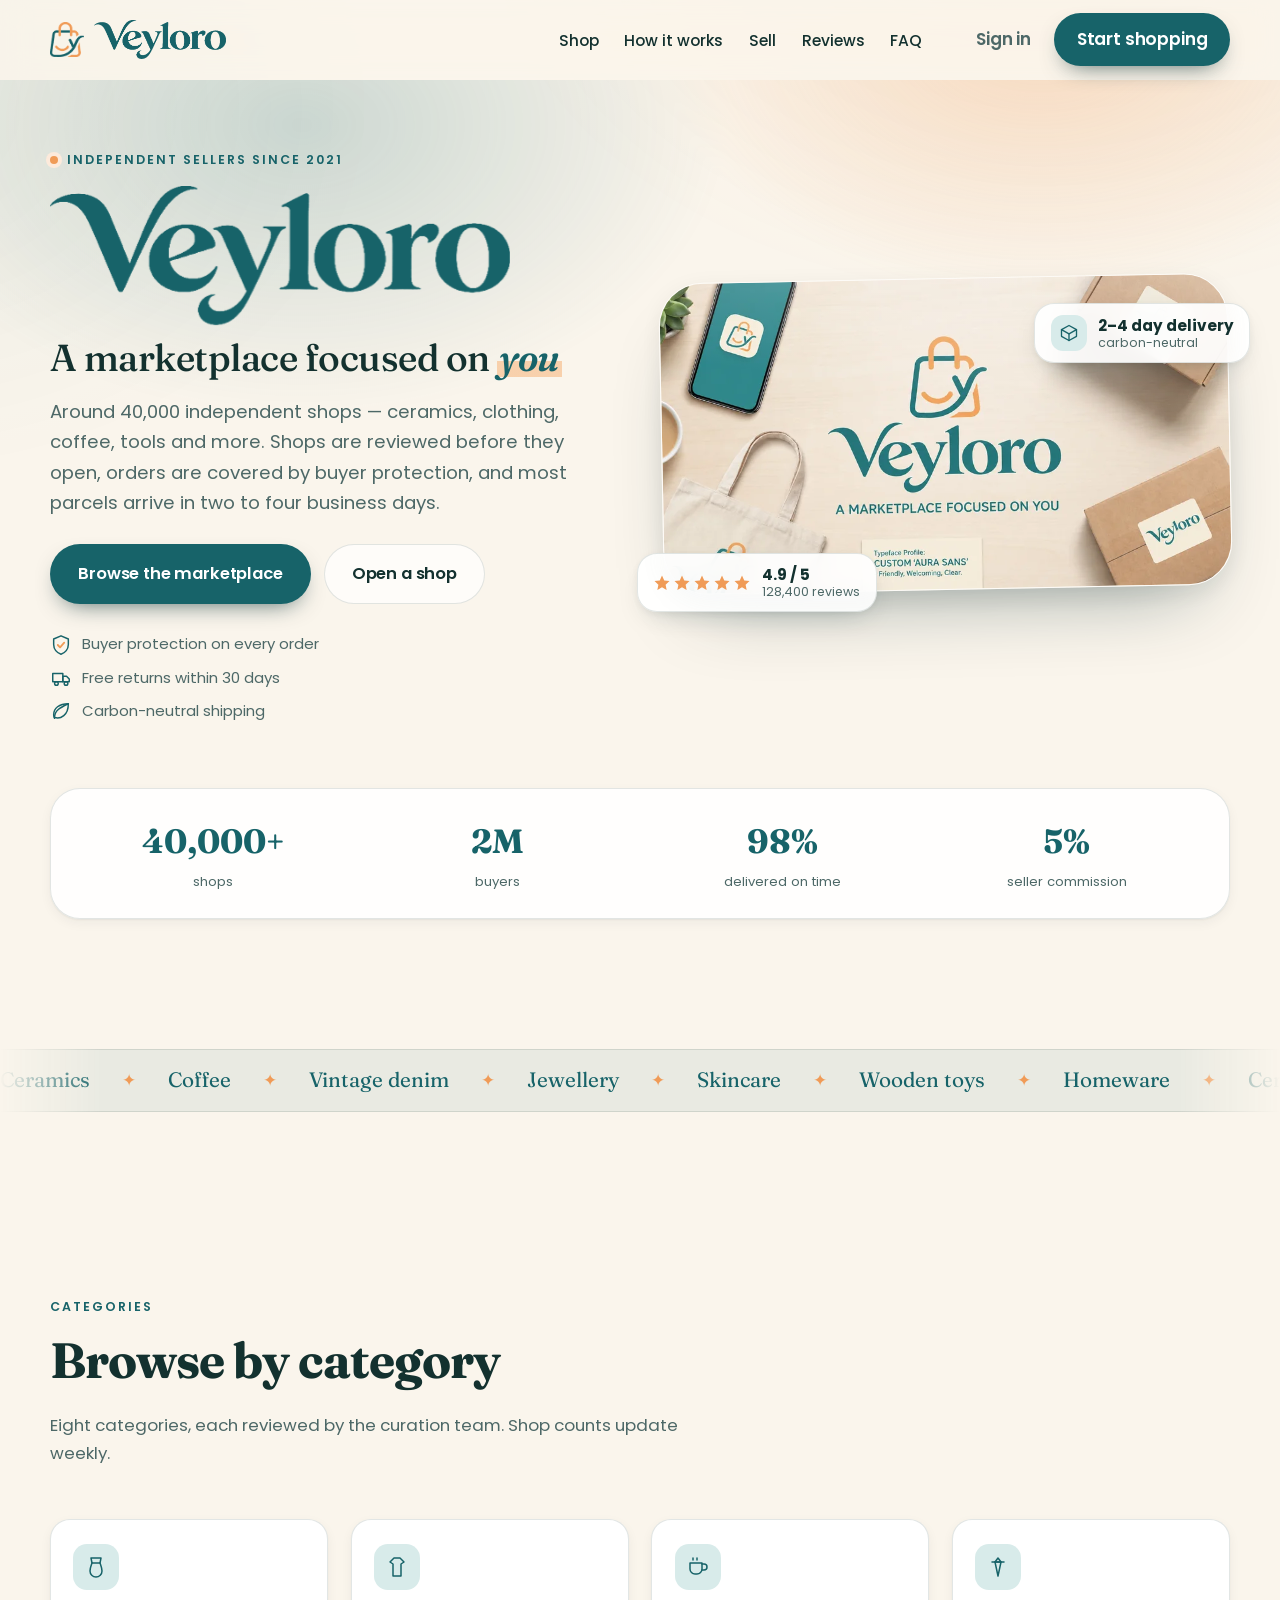
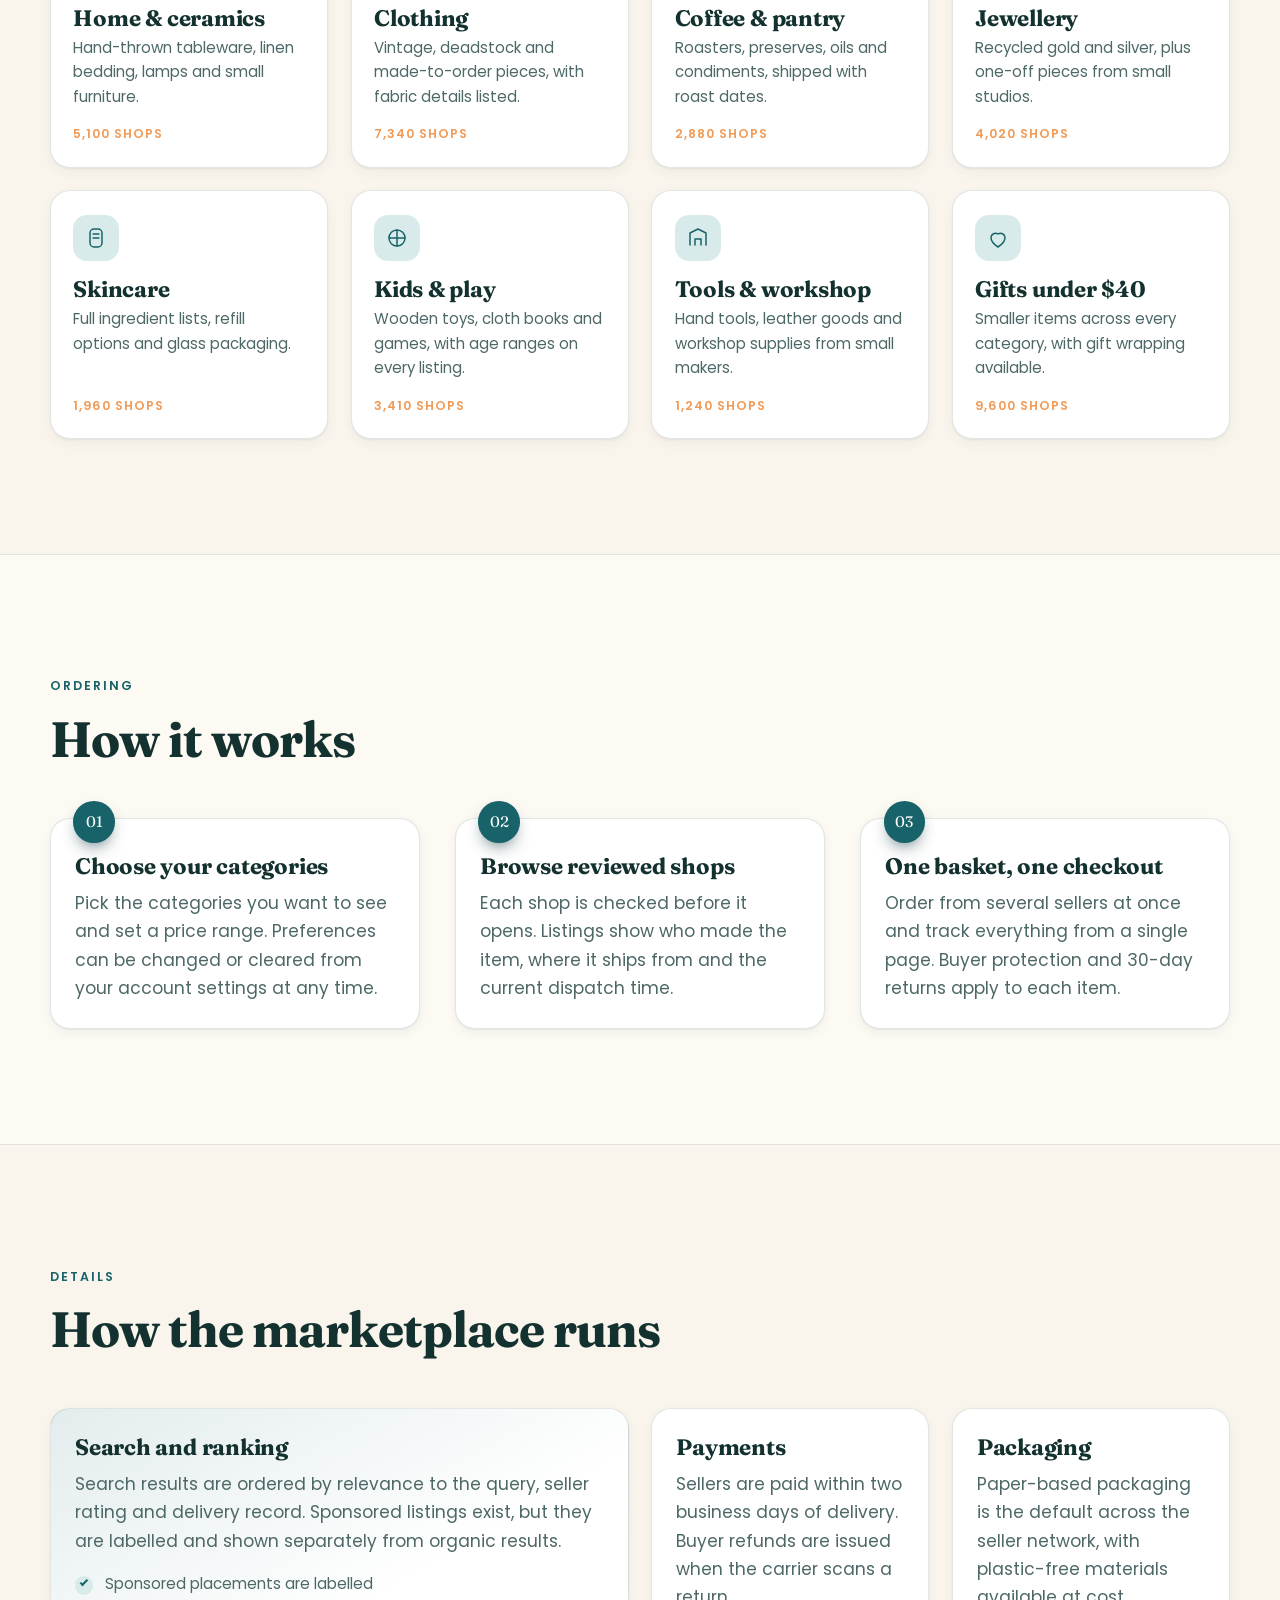
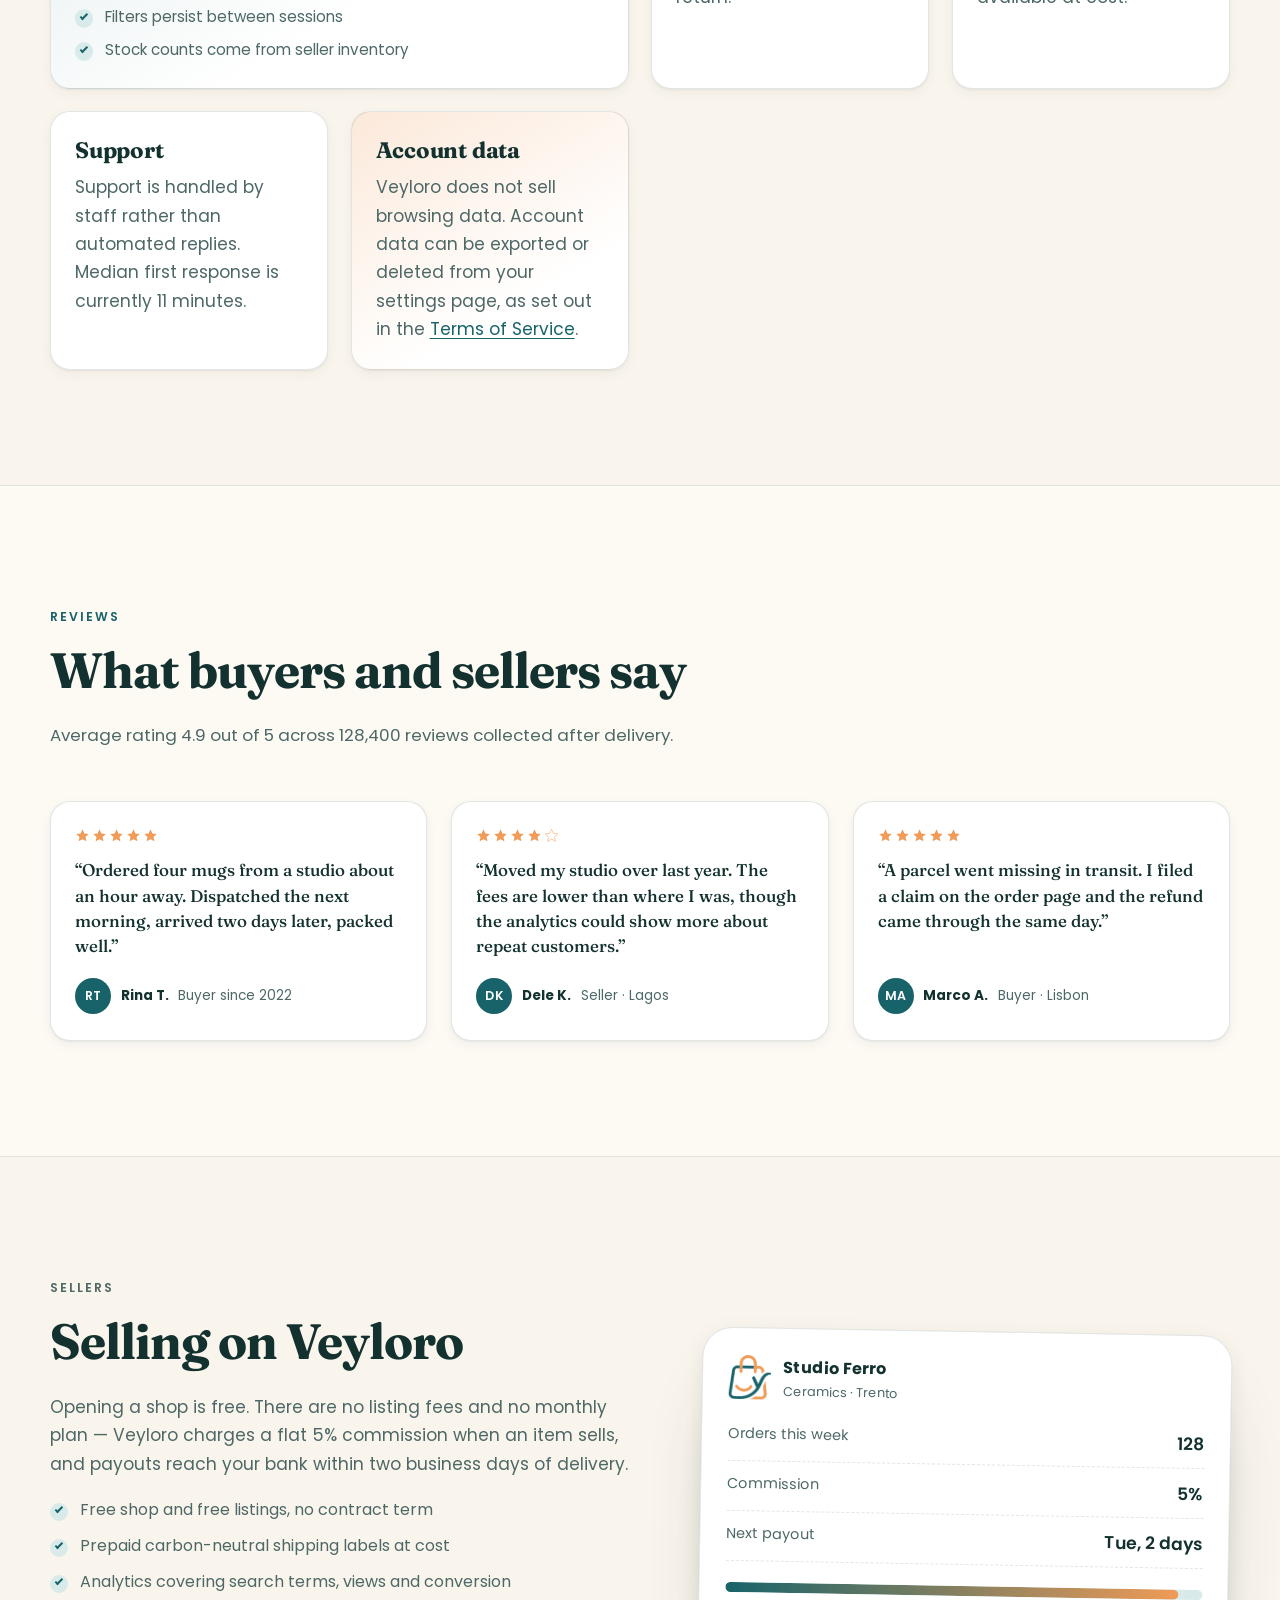
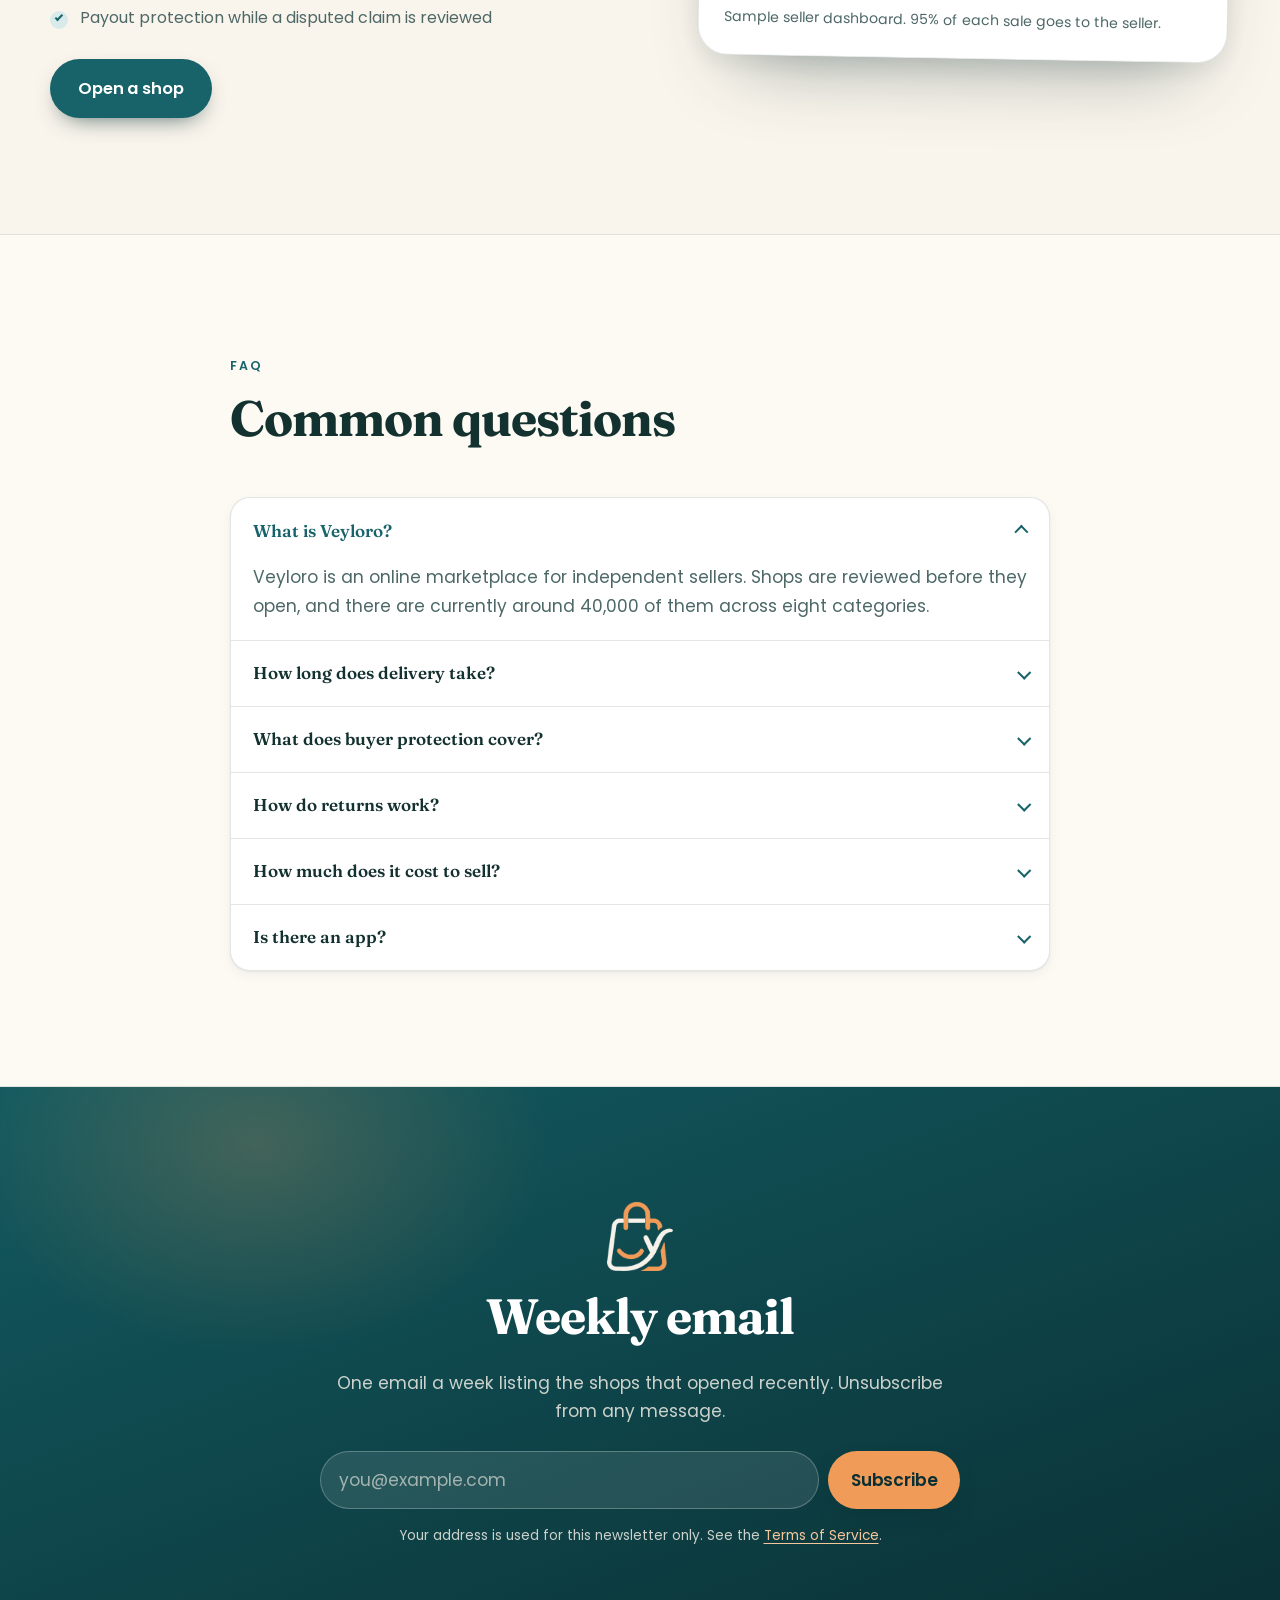
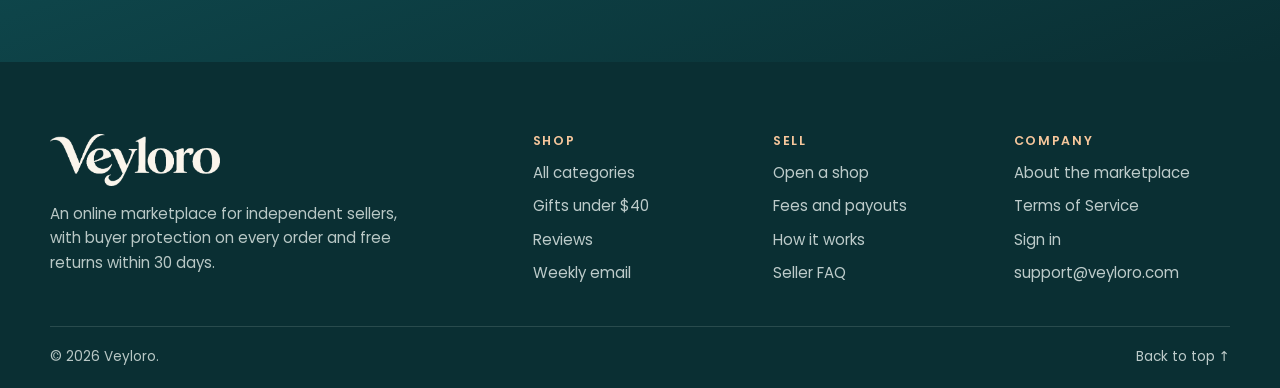
==== commit 5acaf313: "Add terms and Google sign-in pages, fix back-to-top, tone down copy Back to top only moved up by one" ====
--- a/index.html
+++ b/index.html
@@ -3,8 +3,8 @@
 <head>
 <meta charset="utf-8">
 <meta name="viewport" content="width=device-width, initial-scale=1">
-<title>Veyloro — A Marketplace Focused on You | Shop Independent Sellers</title>
-<meta name="description" content="Veyloro is a curated online marketplace focused on you — shop 40,000+ independent sellers with buyer protection, free 30-day returns and carbon-neutral delivery. Start browsing today.">
+<title>Veyloro — A Marketplace Focused on You | Independent Sellers</title>
+<meta name="description" content="Veyloro is an online marketplace for independent sellers: 40,000 reviewed shops, buyer protection on every order, free 30-day returns and delivery in two to four days.">
 <meta name="author" content="Veyloro">
 <meta name="theme-color" content="#176369" media="(prefers-color-scheme: light)">
 <meta name="theme-color" content="#0a2f33" media="(prefers-color-scheme: dark)">
@@ -16,7 +16,7 @@
 <meta property="og:site_name" content="Veyloro">
 <meta property="og:locale" content="en_US">
 <meta property="og:title" content="Veyloro — A Marketplace Focused on You">
-<meta property="og:description" content="A curated marketplace of 40,000+ independent sellers. Buyer protection on every order, free 30-day returns and carbon-neutral delivery.">
+<meta property="og:description" content="An online marketplace for independent sellers. 40,000 reviewed shops, buyer protection, free 30-day returns and delivery in two to four days.">
 <meta property="og:url" content="https://hmarucheck.github.io/test-website-1/">
 <meta property="og:image" content="https://hmarucheck.github.io/test-website-1/assets/veyloro-og.jpg">
 <meta property="og:image:width" content="1200">
@@ -26,7 +26,7 @@
 <!-- Twitter / X -->
 <meta name="twitter:card" content="summary_large_image">
 <meta name="twitter:title" content="Veyloro — A Marketplace Focused on You">
-<meta name="twitter:description" content="A curated marketplace of 40,000+ independent sellers. Buyer protection, free 30-day returns, carbon-neutral delivery.">
+<meta name="twitter:description" content="An online marketplace for independent sellers. Buyer protection, free 30-day returns, delivery in two to four days.">
 <meta name="twitter:image" content="https://hmarucheck.github.io/test-website-1/assets/veyloro-og.jpg">
 <meta name="twitter:image:alt" content="Veyloro brand logo and packaging">
 
@@ -63,7 +63,7 @@
       },
       "image": "https://hmarucheck.github.io/test-website-1/assets/veyloro-og.jpg",
       "slogan": "A marketplace focused on you",
-      "description": "Veyloro is a curated online marketplace connecting shoppers with independent sellers, with buyer protection, free 30-day returns and carbon-neutral delivery.",
+      "description": "Veyloro is an online marketplace connecting shoppers with independent sellers, with buyer protection, free 30-day returns and carbon-neutral delivery.",
       "foundingDate": "2021",
       "sameAs": [
         "https://github.com/hmarucheck/test-website-1"
@@ -81,7 +81,7 @@
       "@id": "https://hmarucheck.github.io/test-website-1/#website",
       "url": "https://hmarucheck.github.io/test-website-1/",
       "name": "Veyloro",
-      "description": "A marketplace focused on you — shop 40,000+ independent sellers.",
+      "description": "An online marketplace for independent sellers.",
       "publisher": { "@id": "https://hmarucheck.github.io/test-website-1/#organization" },
       "inLanguage": "en-US",
       "potentialAction": {
@@ -107,8 +107,9 @@
       "@type": "BreadcrumbList",
       "itemListElement": [
         { "@type": "ListItem", "position": 1, "name": "Home", "item": "https://hmarucheck.github.io/test-website-1/" },
-        { "@type": "ListItem", "position": 2, "name": "How Veyloro works", "item": "https://hmarucheck.github.io/test-website-1/#how-it-works" },
-        { "@type": "ListItem", "position": 3, "name": "Sell on Veyloro", "item": "https://hmarucheck.github.io/test-website-1/#sellers" }
+        { "@type": "ListItem", "position": 2, "name": "How it works", "item": "https://hmarucheck.github.io/test-website-1/#how-it-works" },
+        { "@type": "ListItem", "position": 3, "name": "Selling on Veyloro", "item": "https://hmarucheck.github.io/test-website-1/#sellers" },
+        { "@type": "ListItem", "position": 4, "name": "Terms of Service", "item": "https://hmarucheck.github.io/test-website-1/terms.html" }
       ]
     },
     {
@@ -120,47 +121,47 @@
           "name": "What is Veyloro?",
           "acceptedAnswer": {
             "@type": "Answer",
-            "text": "Veyloro is a curated online marketplace focused on you. Every shop on Veyloro is reviewed by a real person before it opens, so you browse 40,000+ independent sellers instead of an endless wall of listings."
+            "text": "Veyloro is an online marketplace for independent sellers. Shops are reviewed before they open, and there are currently around 40,000 of them across eight categories."
           }
         },
         {
           "@type": "Question",
-          "name": "How long does Veyloro delivery take?",
+          "name": "How long does delivery take?",
           "acceptedAnswer": {
             "@type": "Answer",
-            "text": "Most Veyloro orders arrive in 2 to 4 business days. Every parcel ships carbon-neutral, and tracking updates land in your inbox and in the Veyloro app the moment your seller hands the order over."
+            "text": "Most orders arrive within two to four business days. Tracking is available from your order page as soon as the seller hands the parcel to the carrier."
           }
         },
         {
           "@type": "Question",
-          "name": "Is shopping on Veyloro protected?",
+          "name": "What does buyer protection cover?",
           "acceptedAnswer": {
             "@type": "Answer",
-            "text": "Yes. Veyloro Buyer Protection covers every order. If an item never arrives, arrives damaged, or is not what was described, you are refunded in full — no arguing with the seller required."
+            "text": "Buyer protection applies to every order. If an item does not arrive, arrives damaged, or does not match its description, you can open a claim from your order page and Veyloro reviews it directly."
           }
         },
         {
           "@type": "Question",
-          "name": "How do returns work on Veyloro?",
+          "name": "How do returns work?",
           "acceptedAnswer": {
             "@type": "Answer",
-            "text": "Returns are free for 30 days on almost everything. Print a prepaid label from your order page, drop the parcel off, and your refund is issued as soon as the carrier scans it."
+            "text": "Most items can be returned free within 30 days. You print a prepaid label from your order page, and the refund is issued once the carrier scans the parcel."
           }
         },
         {
           "@type": "Question",
-          "name": "How much does it cost to sell on Veyloro?",
+          "name": "How much does it cost to sell?",
           "acceptedAnswer": {
             "@type": "Answer",
-            "text": "Opening a Veyloro shop is free. There are no listing fees and no monthly subscription — Veyloro takes a flat 5% when an item sells, and payouts reach your bank within two business days."
+            "text": "Opening a shop is free and there are no listing fees or monthly plans. Veyloro charges a flat 5% commission when an item sells, and payouts reach your bank within two business days."
           }
         },
         {
           "@type": "Question",
-          "name": "Does Veyloro have an app?",
+          "name": "Is there an app?",
           "acceptedAnswer": {
             "@type": "Answer",
-            "text": "Yes. The Veyloro app for iOS and Android carries your saved shops, order tracking and restock alerts, and it works as an installable web app straight from this site."
+            "text": "There are Veyloro apps for iOS and Android with saved shops, order tracking and restock alerts. This site can also be installed as a web app from your browser menu."
           }
         }
       ]
@@ -170,9 +171,10 @@
 </script>
 </head>
 <body>
+<span id="top" aria-hidden="true"></span>
 <a class="skip-link" href="#main">Skip to main content</a>
 
-<header class="site-header" id="top" data-header>
+<header class="site-header" data-header>
   <div class="shell site-header__inner">
     <a class="brand" href="#top" aria-label="Veyloro — home">
       <img class="brand__mark" src="assets/veyloro-mark.png" alt="" width="700" height="730" decoding="async">
@@ -190,8 +192,8 @@
     </nav>
 
     <div class="site-header__actions">
-      <a class="btn btn--ghost" href="#join">Sign in</a>
-      <a class="btn btn--primary" href="#join">Start shopping</a>
+      <a class="btn btn--ghost" href="signin.html">Sign in</a>
+      <a class="btn btn--primary" href="#categories">Start shopping</a>
     </div>
 
     <button class="nav-toggle" type="button" aria-expanded="false" aria-controls="mobile-nav" aria-label="Open menu" data-nav-toggle>
@@ -208,8 +210,9 @@
       <li><a href="#sellers">Sell on Veyloro</a></li>
       <li><a href="#reviews">Reviews</a></li>
       <li><a href="#faq">FAQ</a></li>
+      <li><a href="signin.html">Sign in</a></li>
     </ul>
-    <a class="btn btn--primary btn--block" href="#join">Start shopping</a>
+    <a class="btn btn--primary btn--block" href="#categories">Start shopping</a>
   </div>
 </header>
 
@@ -220,7 +223,7 @@
     <div class="hero__glow" aria-hidden="true"></div>
     <div class="shell hero__inner">
       <div class="hero__copy">
-        <p class="eyebrow"><span class="eyebrow__dot" aria-hidden="true"></span> Over 2 million happy shoppers</p>
+        <p class="eyebrow"><span class="eyebrow__dot" aria-hidden="true"></span> Independent sellers since 2021</p>
 
         <h1 class="hero__title" id="hero-title">
           <img class="hero__wordmark" src="assets/veyloro-wordmark.png" alt="Veyloro" width="2089" height="630" fetchpriority="high" decoding="async">
@@ -228,20 +231,20 @@
         </h1>
 
         <p class="hero__lede">
-          Forty thousand independent sellers, one calm place to shop. Every shop is
-          hand-reviewed, every order is covered by Veyloro Buyer Protection, and every
-          parcel ships carbon-neutral — usually in two to four days.
+          Around 40,000 independent shops — ceramics, clothing, coffee, tools and more.
+          Shops are reviewed before they open, orders are covered by buyer protection, and
+          most parcels arrive in two to four business days.
         </p>
 
         <div class="hero__cta">
           <a class="btn btn--primary btn--lg" href="#categories">Browse the marketplace</a>
-          <a class="btn btn--outline btn--lg" href="#sellers">Open a shop — it's free</a>
+          <a class="btn btn--outline btn--lg" href="#sellers">Open a shop</a>
         </div>
 
         <ul class="hero__proof">
           <li><svg viewBox="0 0 24 24" aria-hidden="true"><path d="M12 2 4 5.5v6c0 5 3.4 9.3 8 10.5 4.6-1.2 8-5.5 8-10.5v-6z"/><path class="tick" d="m8.5 12 2.5 2.5 4.5-5"/></svg> Buyer protection on every order</li>
-          <li><svg viewBox="0 0 24 24" aria-hidden="true"><path d="M3 7h11v9H3z"/><path d="M14 10h4l3 3v3h-7z"/><circle cx="7" cy="18" r="2"/><circle cx="17.5" cy="18" r="2"/></svg> Free 30-day returns</li>
-          <li><svg viewBox="0 0 24 24" aria-hidden="true"><path d="M20 4C10 4 4 9 4 16c0 1.6.4 3 1 4"/><path d="M5 19C5 11 12 8 20 4c0 0 0 9-5 13-3 2.4-7 3-10 2z"/></svg> Carbon-neutral delivery</li>
+          <li><svg viewBox="0 0 24 24" aria-hidden="true"><path d="M3 7h11v9H3z"/><path d="M14 10h4l3 3v3h-7z"/><circle cx="7" cy="18" r="2"/><circle cx="17.5" cy="18" r="2"/></svg> Free returns within 30 days</li>
+          <li><svg viewBox="0 0 24 24" aria-hidden="true"><path d="M20 4C10 4 4 9 4 16c0 1.6.4 3 1 4"/><path d="M5 19C5 11 12 8 20 4c0 0 0 9-5 13-3 2.4-7 3-10 2z"/></svg> Carbon-neutral shipping</li>
         </ul>
       </div>
 
@@ -272,43 +275,43 @@
             <svg viewBox="0 0 24 24" aria-hidden="true"><path d="m12 2 3 6.6 7 .8-5.2 4.8 1.4 7L12 17.8 5.8 21.2l1.4-7L2 9.4l7-.8z"/></svg>
             <svg viewBox="0 0 24 24" aria-hidden="true"><path d="m12 2 3 6.6 7 .8-5.2 4.8 1.4 7L12 17.8 5.8 21.2l1.4-7L2 9.4l7-.8z"/></svg>
           </div>
-          <p><strong>4.9 / 5</strong><span>from 128,400 reviews</span></p>
+          <p><strong>4.9 / 5</strong><span>128,400 reviews</span></p>
         </div>
 
         <div class="float-card float-card--ship">
           <span class="float-card__icon" aria-hidden="true">
             <svg viewBox="0 0 24 24"><path d="M21 8 12 3 3 8l9 5z"/><path d="M3 8v8l9 5 9-5V8"/><path d="M12 13v8"/></svg>
           </span>
-          <p><strong>2–4 day delivery</strong><span>carbon-neutral, always</span></p>
+          <p><strong>2–4 day delivery</strong><span>carbon-neutral</span></p>
         </div>
       </div>
     </div>
 
     <ul class="stat-bar shell" aria-label="Veyloro by the numbers">
-      <li><strong data-count="40000" data-suffix="+">40,000+</strong><span>independent sellers</span></li>
-      <li><strong data-count="2" data-suffix="M">2M</strong><span>shoppers worldwide</span></li>
-      <li><strong data-count="98" data-suffix="%">98%</strong><span>orders on time</span></li>
-      <li><strong>5%</strong><span>flat seller fee</span></li>
+      <li><strong data-count="40000" data-suffix="+">40,000+</strong><span>shops</span></li>
+      <li><strong data-count="2" data-suffix="M">2M</strong><span>buyers</span></li>
+      <li><strong data-count="98" data-suffix="%">98%</strong><span>delivered on time</span></li>
+      <li><strong>5%</strong><span>seller commission</span></li>
     </ul>
   </section>
 
   <!-- ───────────────────────── MARQUEE ────────────────────────── -->
   <div class="marquee" aria-hidden="true">
     <div class="marquee__track">
-      <span>Handmade ceramics</span><span aria-hidden="true">✦</span>
-      <span>Small-batch coffee</span><span aria-hidden="true">✦</span>
+      <span>Ceramics</span><span aria-hidden="true">✦</span>
+      <span>Coffee</span><span aria-hidden="true">✦</span>
       <span>Vintage denim</span><span aria-hidden="true">✦</span>
-      <span>Studio jewellery</span><span aria-hidden="true">✦</span>
-      <span>Refill skincare</span><span aria-hidden="true">✦</span>
-      <span>Kids' wooden toys</span><span aria-hidden="true">✦</span>
-      <span>Slow homeware</span><span aria-hidden="true">✦</span>
-      <span>Handmade ceramics</span><span aria-hidden="true">✦</span>
-      <span>Small-batch coffee</span><span aria-hidden="true">✦</span>
+      <span>Jewellery</span><span aria-hidden="true">✦</span>
+      <span>Skincare</span><span aria-hidden="true">✦</span>
+      <span>Wooden toys</span><span aria-hidden="true">✦</span>
+      <span>Homeware</span><span aria-hidden="true">✦</span>
+      <span>Ceramics</span><span aria-hidden="true">✦</span>
+      <span>Coffee</span><span aria-hidden="true">✦</span>
       <span>Vintage denim</span><span aria-hidden="true">✦</span>
-      <span>Studio jewellery</span><span aria-hidden="true">✦</span>
-      <span>Refill skincare</span><span aria-hidden="true">✦</span>
-      <span>Kids' wooden toys</span><span aria-hidden="true">✦</span>
-      <span>Slow homeware</span><span aria-hidden="true">✦</span>
+      <span>Jewellery</span><span aria-hidden="true">✦</span>
+      <span>Skincare</span><span aria-hidden="true">✦</span>
+      <span>Wooden toys</span><span aria-hidden="true">✦</span>
+      <span>Homeware</span><span aria-hidden="true">✦</span>
     </div>
   </div>
 
@@ -316,58 +319,58 @@
   <section class="section" id="categories" aria-labelledby="categories-title">
     <div class="shell">
       <header class="section__head reveal">
-        <p class="eyebrow">Shop by mood</p>
-        <h2 id="categories-title">Eight aisles, zero clutter</h2>
-        <p class="section__lede">Veyloro curators open a handful of new shops each week. No drop-shippers, no duplicate listings — just makers worth your money.</p>
+        <p class="eyebrow">Categories</p>
+        <h2 id="categories-title">Browse by category</h2>
+        <p class="section__lede">Eight categories, each reviewed by the curation team. Shop counts update weekly.</p>
       </header>
 
       <ul class="cards" role="list">
         <li class="card reveal">
           <span class="card__icon" aria-hidden="true"><svg viewBox="0 0 24 24"><path d="M7 3h10l-1 5H8z"/><path d="M8 8c-1 3-2 5-2 8a6 6 0 0 0 12 0c0-3-1-5-2-8"/></svg></span>
           <h3>Home &amp; ceramics</h3>
-          <p>Hand-thrown mugs, linen bedding and lamps that make a room feel finished.</p>
+          <p>Hand-thrown tableware, linen bedding, lamps and small furniture.</p>
           <span class="card__meta">5,100 shops</span>
         </li>
         <li class="card reveal">
           <span class="card__icon" aria-hidden="true"><svg viewBox="0 0 24 24"><path d="M9 3h6l4 4-3 2v12H8V9L5 7z"/></svg></span>
-          <h3>Slow fashion</h3>
-          <p>Vintage, deadstock and made-to-order pieces from designers who name their fabrics.</p>
+          <h3>Clothing</h3>
+          <p>Vintage, deadstock and made-to-order pieces, with fabric details listed.</p>
           <span class="card__meta">7,340 shops</span>
         </li>
         <li class="card reveal">
           <span class="card__icon" aria-hidden="true"><svg viewBox="0 0 24 24"><path d="M4 8h12v6a5 5 0 0 1-5 5H9a5 5 0 0 1-5-5z"/><path d="M16 9h2a3 3 0 0 1 0 6h-2"/><path d="M7 3v2M11 3v2"/></svg></span>
           <h3>Coffee &amp; pantry</h3>
-          <p>Roasted-this-week beans, chilli crisp, honey and the good olive oil.</p>
+          <p>Roasters, preserves, oils and condiments, shipped with roast dates.</p>
           <span class="card__meta">2,880 shops</span>
         </li>
         <li class="card reveal">
           <span class="card__icon" aria-hidden="true"><svg viewBox="0 0 24 24"><path d="m12 3 3 4-3 14-3-14z"/><path d="M9 7h6"/><path d="M6 7h12"/></svg></span>
           <h3>Jewellery</h3>
-          <p>Recycled gold, everyday silver and one-of-one studio pieces.</p>
+          <p>Recycled gold and silver, plus one-off pieces from small studios.</p>
           <span class="card__meta">4,020 shops</span>
         </li>
         <li class="card reveal">
           <span class="card__icon" aria-hidden="true"><svg viewBox="0 0 24 24"><rect x="6" y="3" width="12" height="18" rx="4"/><path d="M9 8h6M9 12h6"/></svg></span>
-          <h3>Skincare &amp; refills</h3>
-          <p>Short ingredient lists, refill pouches and glass that's meant to be kept.</p>
+          <h3>Skincare</h3>
+          <p>Full ingredient lists, refill options and glass packaging.</p>
           <span class="card__meta">1,960 shops</span>
         </li>
         <li class="card reveal">
           <span class="card__icon" aria-hidden="true"><svg viewBox="0 0 24 24"><circle cx="12" cy="12" r="8"/><path d="M12 4v16M4 12h16"/></svg></span>
           <h3>Kids &amp; play</h3>
-          <p>Wooden toys, cloth books and birthday gifts that survive a second child.</p>
+          <p>Wooden toys, cloth books and games, with age ranges on every listing.</p>
           <span class="card__meta">3,410 shops</span>
         </li>
         <li class="card reveal">
           <span class="card__icon" aria-hidden="true"><svg viewBox="0 0 24 24"><path d="M4 19V7l8-4 8 4v12"/><path d="M9 19v-6h6v6"/></svg></span>
-          <h3>Workshop &amp; tools</h3>
-          <p>Hand planes, leather aprons and kit that outlives the person who bought it.</p>
+          <h3>Tools &amp; workshop</h3>
+          <p>Hand tools, leather goods and workshop supplies from small makers.</p>
           <span class="card__meta">1,240 shops</span>
         </li>
         <li class="card reveal">
           <span class="card__icon" aria-hidden="true"><svg viewBox="0 0 24 24"><path d="M12 21s-7-4.4-7-9.5A4.5 4.5 0 0 1 12 8a4.5 4.5 0 0 1 7 3.5C19 16.6 12 21 12 21z"/></svg></span>
           <h3>Gifts under $40</h3>
-          <p>Wrapped, hand-noted and shipped the same day by sellers who care.</p>
+          <p>Smaller items across every category, with gift wrapping available.</p>
           <span class="card__meta">9,600 shops</span>
         </li>
       </ul>
@@ -378,25 +381,25 @@
   <section class="section section--tinted" id="how-it-works" aria-labelledby="how-title">
     <div class="shell">
       <header class="section__head reveal">
-        <p class="eyebrow">How Veyloro works</p>
-        <h2 id="how-title">Three steps, then it's just a parcel on the way</h2>
+        <p class="eyebrow">Ordering</p>
+        <h2 id="how-title">How it works</h2>
       </header>
 
       <ol class="steps" role="list">
         <li class="step reveal">
           <span class="step__num">01</span>
-          <h3>Tell us what you're into</h3>
-          <p>Pick a few aisles and a budget. Veyloro learns from what you save, never from what you don't — and you can wipe your taste profile in one tap.</p>
+          <h3>Choose your categories</h3>
+          <p>Pick the categories you want to see and set a price range. Preferences can be changed or cleared from your account settings at any time.</p>
         </li>
         <li class="step reveal">
           <span class="step__num">02</span>
-          <h3>Browse a shortlist, not a warehouse</h3>
-          <p>Every shop is reviewed by a human before it opens. You see who made the thing, where it ships from, and how long it really takes.</p>
+          <h3>Browse reviewed shops</h3>
+          <p>Each shop is checked before it opens. Listings show who made the item, where it ships from and the current dispatch time.</p>
         </li>
         <li class="step reveal">
           <span class="step__num">03</span>
-          <h3>Order once, tracked everywhere</h3>
-          <p>One basket across many sellers, one checkout, one tracking page. Buyer Protection and free 30-day returns come as standard.</p>
+          <h3>One basket, one checkout</h3>
+          <p>Order from several sellers at once and track everything from a single page. Buyer protection and 30-day returns apply to each item.</p>
         </li>
       </ol>
     </div>
@@ -406,36 +409,35 @@
   <section class="section" id="why" aria-labelledby="why-title">
     <div class="shell">
       <header class="section__head reveal">
-        <p class="eyebrow">Why people stay</p>
-        <h2 id="why-title">A marketplace that behaves itself</h2>
-        <p class="section__lede">No dark patterns, no fake countdown timers, no seller paying to outrank a better one.</p>
+        <p class="eyebrow">Details</p>
+        <h2 id="why-title">How the marketplace runs</h2>
       </header>
 
       <div class="feature-grid">
         <article class="feature feature--wide reveal">
-          <h3>Search that respects the question</h3>
-          <p>Ranking on Veyloro is decided by fit, seller rating and delivery record — never by ad spend. When a shop pays for placement it is labelled, boxed off, and kept out of the organic results entirely.</p>
+          <h3>Search and ranking</h3>
+          <p>Search results are ordered by relevance to the query, seller rating and delivery record. Sponsored listings exist, but they are labelled and shown separately from organic results.</p>
           <ul class="ticks">
-            <li>No paid positions in organic search</li>
-            <li>Filters that remember you, not sell you</li>
-            <li>Real stock counts, no invented scarcity</li>
+            <li>Sponsored placements are labelled</li>
+            <li>Filters persist between sessions</li>
+            <li>Stock counts come from seller inventory</li>
           </ul>
         </article>
         <article class="feature reveal">
-          <h3>Money handled properly</h3>
-          <p>Sellers are paid within two business days. Buyers are refunded the moment a return is scanned. Nobody waits on the other.</p>
+          <h3>Payments</h3>
+          <p>Sellers are paid within two business days of delivery. Buyer refunds are issued when the carrier scans a return.</p>
         </article>
         <article class="feature reveal">
-          <h3>Packaging you can compost</h3>
-          <p>Kraft, paper tape, soy inks. Plastic-free by default across the whole Veyloro seller network since 2023.</p>
+          <h3>Packaging</h3>
+          <p>Paper-based packaging is the default across the seller network, with plastic-free materials available at cost.</p>
         </article>
         <article class="feature reveal">
-          <h3>Support from humans</h3>
-          <p>Average first reply: 11 minutes. No bot loops, no "have you tried restarting the app" when a parcel is lost.</p>
+          <h3>Support</h3>
+          <p>Support is handled by staff rather than automated replies. Median first response is currently 11 minutes.</p>
         </article>
         <article class="feature feature--accent reveal">
-          <h3>Your data stays yours</h3>
-          <p>Veyloro does not sell browsing data, and never has. Export or delete everything from your account page, any time, in one click.</p>
+          <h3>Account data</h3>
+          <p>Veyloro does not sell browsing data. Account data can be exported or deleted from your settings page, as set out in the <a href="terms.html">Terms of Service</a>.</p>
         </article>
       </div>
     </div>
@@ -446,7 +448,8 @@
     <div class="shell">
       <header class="section__head reveal">
         <p class="eyebrow">Reviews</p>
-        <h2 id="reviews-title">4.9 out of 5 across 128,400 reviews</h2>
+        <h2 id="reviews-title">What buyers and sellers say</h2>
+        <p class="section__lede">Average rating 4.9 out of 5 across 128,400 reviews collected after delivery.</p>
       </header>
 
       <div class="quotes">
@@ -458,8 +461,20 @@
             <svg viewBox="0 0 24 24" aria-hidden="true"><path d="m12 2 3 6.6 7 .8-5.2 4.8 1.4 7L12 17.8 5.8 21.2l1.4-7L2 9.4l7-.8z"/></svg>
             <svg viewBox="0 0 24 24" aria-hidden="true"><path d="m12 2 3 6.6 7 .8-5.2 4.8 1.4 7L12 17.8 5.8 21.2l1.4-7L2 9.4l7-.8z"/></svg>
           </div>
-          <blockquote><p>“I found a ceramicist two towns over, ordered on a Tuesday and had four mugs by Thursday. The wrapping alone was nicer than most gifts I've been given.”</p></blockquote>
-          <figcaption><span class="avatar" aria-hidden="true">RT</span> <strong>Rina T.</strong> <span>Shopper since 2022</span></figcaption>
+          <blockquote><p>“Ordered four mugs from a studio about an hour away. Dispatched the next morning, arrived two days later, packed well.”</p></blockquote>
+          <figcaption><span class="avatar" aria-hidden="true">RT</span> <strong>Rina T.</strong> <span>Buyer since 2022</span></figcaption>
+        </figure>
+
+        <figure class="quote reveal">
+          <div class="stars stars--sm" role="img" aria-label="4 out of 5">
+            <svg viewBox="0 0 24 24" aria-hidden="true"><path d="m12 2 3 6.6 7 .8-5.2 4.8 1.4 7L12 17.8 5.8 21.2l1.4-7L2 9.4l7-.8z"/></svg>
+            <svg viewBox="0 0 24 24" aria-hidden="true"><path d="m12 2 3 6.6 7 .8-5.2 4.8 1.4 7L12 17.8 5.8 21.2l1.4-7L2 9.4l7-.8z"/></svg>
+            <svg viewBox="0 0 24 24" aria-hidden="true"><path d="m12 2 3 6.6 7 .8-5.2 4.8 1.4 7L12 17.8 5.8 21.2l1.4-7L2 9.4l7-.8z"/></svg>
+            <svg viewBox="0 0 24 24" aria-hidden="true"><path d="m12 2 3 6.6 7 .8-5.2 4.8 1.4 7L12 17.8 5.8 21.2l1.4-7L2 9.4l7-.8z"/></svg>
+            <svg class="is-empty" viewBox="0 0 24 24" aria-hidden="true"><path d="m12 2 3 6.6 7 .8-5.2 4.8 1.4 7L12 17.8 5.8 21.2l1.4-7L2 9.4l7-.8z"/></svg>
+          </div>
+          <blockquote><p>“Moved my studio over last year. The fees are lower than where I was, though the analytics could show more about repeat customers.”</p></blockquote>
+          <figcaption><span class="avatar" aria-hidden="true">DK</span> <strong>Dele K.</strong> <span>Seller · Lagos</span></figcaption>
         </figure>
 
         <figure class="quote reveal">
@@ -470,20 +485,8 @@
             <svg viewBox="0 0 24 24" aria-hidden="true"><path d="m12 2 3 6.6 7 .8-5.2 4.8 1.4 7L12 17.8 5.8 21.2l1.4-7L2 9.4l7-.8z"/></svg>
             <svg viewBox="0 0 24 24" aria-hidden="true"><path d="m12 2 3 6.6 7 .8-5.2 4.8 1.4 7L12 17.8 5.8 21.2l1.4-7L2 9.4l7-.8z"/></svg>
           </div>
-          <blockquote><p>“I moved my whole studio over from another marketplace. Same sales, a third of the fees, and customers who actually read the shop page.”</p></blockquote>
-          <figcaption><span class="avatar" aria-hidden="true">DK</span> <strong>Dele K.</strong> <span>Seller · Lagos</span></figcaption>
-        </figure>
-
-        <figure class="quote reveal">
-          <div class="stars stars--sm" role="img" aria-label="5 out of 5">
-            <svg viewBox="0 0 24 24" aria-hidden="true"><path d="m12 2 3 6.6 7 .8-5.2 4.8 1.4 7L12 17.8 5.8 21.2l1.4-7L2 9.4l7-.8z"/></svg>
-            <svg viewBox="0 0 24 24" aria-hidden="true"><path d="m12 2 3 6.6 7 .8-5.2 4.8 1.4 7L12 17.8 5.8 21.2l1.4-7L2 9.4l7-.8z"/></svg>
-            <svg viewBox="0 0 24 24" aria-hidden="true"><path d="m12 2 3 6.6 7 .8-5.2 4.8 1.4 7L12 17.8 5.8 21.2l1.4-7L2 9.4l7-.8z"/></svg>
-            <svg viewBox="0 0 24 24" aria-hidden="true"><path d="m12 2 3 6.6 7 .8-5.2 4.8 1.4 7L12 17.8 5.8 21.2l1.4-7L2 9.4l7-.8z"/></svg>
-            <svg viewBox="0 0 24 24" aria-hidden="true"><path d="m12 2 3 6.6 7 .8-5.2 4.8 1.4 7L12 17.8 5.8 21.2l1.4-7L2 9.4l7-.8z"/></svg>
-          </div>
-          <blockquote><p>“A parcel went missing in transit. Veyloro refunded me before the seller had even seen the message. That's the whole reason I stopped shopping anywhere else.”</p></blockquote>
-          <figcaption><span class="avatar" aria-hidden="true">MA</span> <strong>Marco A.</strong> <span>Shopper · Lisbon</span></figcaption>
+          <blockquote><p>“A parcel went missing in transit. I filed a claim on the order page and the refund came through the same day.”</p></blockquote>
+          <figcaption><span class="avatar" aria-hidden="true">MA</span> <strong>Marco A.</strong> <span>Buyer · Lisbon</span></figcaption>
         </figure>
       </div>
     </div>
@@ -493,16 +496,16 @@
   <section class="section" id="sellers" aria-labelledby="sellers-title">
     <div class="shell split">
       <div class="split__copy reveal">
-        <p class="eyebrow">For makers</p>
-        <h2 id="sellers-title">Open a Veyloro shop in about ten minutes</h2>
-        <p>No listing fees. No monthly plan. A flat 5% when something sells, and payouts in your bank within two business days. Bring your photos — we'll bring the shoppers.</p>
+        <p class="eyebrow">Sellers</p>
+        <h2 id="sellers-title">Selling on Veyloro</h2>
+        <p>Opening a shop is free. There are no listing fees and no monthly plan — Veyloro charges a flat 5% commission when an item sells, and payouts reach your bank within two business days of delivery.</p>
         <ul class="ticks ticks--lg">
-          <li>Free shop, free listings, no contract</li>
-          <li>Prepaid carbon-neutral labels at cost</li>
-          <li>Analytics that show what people searched to find you</li>
-          <li>Payout protection if a buyer disputes in bad faith</li>
+          <li>Free shop and free listings, no contract term</li>
+          <li>Prepaid carbon-neutral shipping labels at cost</li>
+          <li>Analytics covering search terms, views and conversion</li>
+          <li>Payout protection while a disputed claim is reviewed</li>
         </ul>
-        <a class="btn btn--primary btn--lg" href="#join">Start selling on Veyloro</a>
+        <a class="btn btn--primary btn--lg" href="signin.html">Open a shop</a>
       </div>
 
       <div class="split__panel reveal">
@@ -516,11 +519,11 @@
           </header>
           <dl>
             <div><dt>Orders this week</dt><dd>128</dd></div>
-            <div><dt>Veyloro fee</dt><dd>5%</dd></div>
+            <div><dt>Commission</dt><dd>5%</dd></div>
             <div><dt>Next payout</dt><dd>Tue, 2 days</dd></div>
           </dl>
           <div class="payout__bar" aria-hidden="true"><span style="--w:95%"></span></div>
-          <p class="payout__foot"><strong>95%</strong> of every sale stays with the maker.</p>
+          <p class="payout__foot">Sample seller dashboard. 95% of each sale goes to the seller.</p>
         </div>
       </div>
     </div>
@@ -530,34 +533,34 @@
   <section class="section section--tinted" id="faq" aria-labelledby="faq-title">
     <div class="shell shell--narrow">
       <header class="section__head reveal">
-        <p class="eyebrow">Questions</p>
-        <h2 id="faq-title">Everything people ask about Veyloro</h2>
+        <p class="eyebrow">FAQ</p>
+        <h2 id="faq-title">Common questions</h2>
       </header>
 
       <div class="faq reveal">
         <details name="faq" open>
           <summary>What is Veyloro?</summary>
-          <div class="faq__body"><p>Veyloro is a curated online marketplace focused on you. Every shop is reviewed by a real person before it opens, so you browse 40,000+ independent sellers instead of an endless wall of near-identical listings.</p></div>
+          <div class="faq__body"><p>Veyloro is an online marketplace for independent sellers. Shops are reviewed before they open, and there are currently around 40,000 of them across eight categories.</p></div>
         </details>
         <details name="faq">
           <summary>How long does delivery take?</summary>
-          <div class="faq__body"><p>Most orders arrive in two to four business days. Every parcel ships carbon-neutral, and tracking updates land in your inbox and in the Veyloro app the moment your seller hands the order over.</p></div>
+          <div class="faq__body"><p>Most orders arrive within two to four business days. Tracking is available from your order page as soon as the seller hands the parcel to the carrier.</p></div>
         </details>
         <details name="faq">
-          <summary>Is shopping on Veyloro protected?</summary>
-          <div class="faq__body"><p>Yes. Veyloro Buyer Protection covers every order. If an item never arrives, arrives damaged, or isn't what was described, you're refunded in full — no arguing with the seller required.</p></div>
+          <summary>What does buyer protection cover?</summary>
+          <div class="faq__body"><p>Buyer protection applies to every order. If an item does not arrive, arrives damaged, or does not match its description, you can open a claim from your order page and Veyloro reviews it directly.</p></div>
         </details>
         <details name="faq">
           <summary>How do returns work?</summary>
-          <div class="faq__body"><p>Returns are free for 30 days on almost everything. Print a prepaid label from your order page, drop the parcel off, and the refund is issued as soon as the carrier scans it.</p></div>
+          <div class="faq__body"><p>Most items can be returned free within 30 days. You print a prepaid label from your order page, and the refund is issued once the carrier scans the parcel.</p></div>
         </details>
         <details name="faq">
           <summary>How much does it cost to sell?</summary>
-          <div class="faq__body"><p>Opening a shop is free — no listing fees, no monthly subscription. Veyloro takes a flat 5% when an item sells, and payouts reach your bank within two business days.</p></div>
+          <div class="faq__body"><p>Opening a shop is free and there are no listing fees or monthly plans. Veyloro charges a flat 5% commission when an item sells, and payouts reach your bank within two business days.</p></div>
         </details>
         <details name="faq">
-          <summary>Does Veyloro have an app?</summary>
-          <div class="faq__body"><p>Yes. The Veyloro app for iOS and Android carries your saved shops, order tracking and restock alerts — and this site installs as a web app straight from your browser menu.</p></div>
+          <summary>Is there an app?</summary>
+          <div class="faq__body"><p>There are Veyloro apps for iOS and Android with saved shops, order tracking and restock alerts. This site can also be installed as a web app from your browser menu.</p></div>
         </details>
       </div>
     </div>
@@ -567,14 +570,14 @@
   <section class="join" id="join" aria-labelledby="join-title">
     <div class="shell join__inner reveal">
       <img class="join__mark" src="assets/veyloro-mark-light.png" alt="" width="700" height="730" loading="lazy" decoding="async">
-      <h2 id="join-title">Get first look at new shops</h2>
-      <p>One email a week: eight shops we've just let in, and nothing else. Unsubscribe in a click.</p>
+      <h2 id="join-title">Weekly email</h2>
+      <p>One email a week listing the shops that opened recently. Unsubscribe from any message.</p>
 
       <form class="signup" data-signup novalidate>
         <label class="visually-hidden" for="email">Email address</label>
         <input id="email" name="email" type="email" inputmode="email" autocomplete="email" placeholder="you@example.com" required>
-        <button class="btn btn--primary" type="submit">Join Veyloro</button>
-        <p class="signup__note" data-signup-note role="status">No spam, no data selling — see our <a href="#faq">privacy promise</a>.</p>
+        <button class="btn btn--primary" type="submit">Subscribe</button>
+        <p class="signup__note" data-signup-note role="status">Your address is used for this newsletter only. See the <a href="terms.html">Terms of Service</a>.</p>
       </form>
     </div>
   </section>
@@ -584,7 +587,7 @@
   <div class="shell site-footer__inner">
     <div class="site-footer__brand">
       <img class="site-footer__word" src="assets/veyloro-wordmark-light.png" alt="Veyloro" width="2089" height="630" loading="lazy" decoding="async">
-      <p>A marketplace focused on you. Curated independent shops, buyer protection on every order, and delivery that doesn't cost the planet.</p>
+      <p>An online marketplace for independent sellers, with buyer protection on every order and free returns within 30 days.</p>
     </div>
 
     <nav class="site-footer__nav" aria-label="Footer">
@@ -594,33 +597,33 @@
           <li><a href="#categories">All categories</a></li>
           <li><a href="#categories">Gifts under $40</a></li>
           <li><a href="#reviews">Reviews</a></li>
-          <li><a href="#join">New shops weekly</a></li>
+          <li><a href="#join">Weekly email</a></li>
         </ul>
       </div>
       <div>
         <h2>Sell</h2>
         <ul>
-          <li><a href="#sellers">Open a shop</a></li>
-          <li><a href="#sellers">Fees &amp; payouts</a></li>
-          <li><a href="#how-it-works">How Veyloro works</a></li>
+          <li><a href="signin.html">Open a shop</a></li>
+          <li><a href="#sellers">Fees and payouts</a></li>
+          <li><a href="#how-it-works">How it works</a></li>
           <li><a href="#faq">Seller FAQ</a></li>
         </ul>
       </div>
       <div>
         <h2>Company</h2>
         <ul>
-          <li><a href="#why">Why Veyloro</a></li>
-          <li><a href="#faq">Help centre</a></li>
+          <li><a href="#why">About the marketplace</a></li>
+          <li><a href="terms.html">Terms of Service</a></li>
+          <li><a href="signin.html">Sign in</a></li>
           <li><a href="mailto:support@veyloro.com">support@veyloro.com</a></li>
-          <li><a href="https://github.com/hmarucheck/test-website-1" rel="noopener">Source on GitHub</a></li>
         </ul>
       </div>
     </nav>
   </div>
 
   <div class="shell site-footer__base">
-    <p>&copy; <span data-year>2026</span> Veyloro. A demonstration marketplace site.</p>
-    <p><a href="#top">Back to top ↑</a></p>
+    <p>&copy; <span data-year>2026</span> Veyloro.</p>
+    <p><a href="#top" data-to-top>Back to top ↑</a></p>
   </div>
 </footer>
 
--- a/styles.css
+++ b/styles.css
@@ -971,3 +971,166 @@
   .site-header, .marquee, .join, .float-card { display: none; }
   body { background: #fff; color: #000; }
 }
+
+/* ---------------------------------------------------------------- legal --- */
+.legal { padding-block: clamp(2.5rem, 6vw, 4.5rem) var(--section-y); }
+.legal__head { margin-bottom: 2.5rem; }
+.legal__head h1 {
+  font-family: var(--font-display);
+  font-size: clamp(2.1rem, 1.3rem + 3vw, 3.2rem);
+  line-height: 1.05;
+  letter-spacing: -.02em;
+  margin: 0 0 1.2rem;
+}
+.legal__meta {
+  display: flex;
+  flex-wrap: wrap;
+  gap: .5rem 2rem;
+  margin: 0 0 1.6rem;
+  padding: .9rem 1.1rem;
+  border-radius: var(--radius-sm);
+  background: var(--bg-elev);
+  border: 1px solid var(--border);
+  font-size: .88rem;
+}
+.legal__meta > div { display: grid; gap: .1rem; }
+.legal__meta dt {
+  font-size: .7rem;
+  font-weight: 600;
+  letter-spacing: .12em;
+  text-transform: uppercase;
+  color: var(--text-muted);
+}
+.legal__meta dd { margin: 0; font-weight: 600; }
+.legal__intro { color: var(--text-muted); max-width: 70ch; }
+
+.legal__toc {
+  padding: 1.3rem 1.5rem;
+  margin-bottom: 2.5rem;
+  border-radius: var(--radius);
+  background: var(--bg-elev);
+  border: 1px solid var(--border);
+  box-shadow: var(--shadow-sm);
+}
+.legal__toc h2 {
+  font-family: var(--font-body);
+  font-size: .75rem;
+  font-weight: 600;
+  letter-spacing: .14em;
+  text-transform: uppercase;
+  color: var(--text-muted);
+  margin-bottom: .9rem;
+}
+.legal__toc ol {
+  columns: 2;
+  column-gap: 2rem;
+  margin: 0;
+  padding-left: 1.2rem;
+  font-size: .93rem;
+}
+.legal__toc li { margin-bottom: .35rem; break-inside: avoid; }
+.legal__toc a { text-decoration: none; }
+.legal__toc a:hover { text-decoration: underline; }
+@media (max-width: 620px) { .legal__toc ol { columns: 1; } }
+
+.legal__body section { margin-bottom: 2.4rem; scroll-margin-top: 6rem; }
+.legal__body h2 {
+  font-size: clamp(1.15rem, 1rem + .6vw, 1.45rem);
+  margin-bottom: .8rem;
+  padding-bottom: .5rem;
+  border-bottom: 1px solid var(--border);
+}
+.legal__body p { color: var(--text-muted); max-width: 72ch; }
+.legal__body p:last-child { margin-bottom: 0; }
+
+.legal__note {
+  margin-top: 3rem;
+  padding: 1rem 1.2rem;
+  border-left: 3px solid var(--pop);
+  border-radius: 0 var(--radius-sm) var(--radius-sm) 0;
+  background: color-mix(in srgb, var(--pop) 10%, transparent);
+  font-size: .87rem;
+}
+.legal__back { margin-top: 2.5rem; font-weight: 600; }
+.legal__back a { text-decoration: none; }
+
+/* ----------------------------------------------------------------- auth --- */
+.auth {
+  display: grid;
+  place-items: center;
+  gap: 1.5rem;
+  padding: clamp(2.5rem, 7vw, 5rem) var(--gutter) var(--section-y);
+  position: relative;
+  z-index: 1;
+}
+.auth__card {
+  width: min(100%, 460px);
+  padding: clamp(1.8rem, 4vw, 2.6rem);
+  border-radius: var(--radius-lg);
+  background: var(--bg-elev);
+  border: 1px solid var(--border);
+  box-shadow: var(--shadow-lg);
+  text-align: center;
+}
+.auth__mark { width: 62px; margin: 0 auto 1.2rem; }
+.auth__card h1 {
+  font-family: var(--font-display);
+  font-size: clamp(1.6rem, 1.2rem + 1.4vw, 2.1rem);
+  margin-bottom: .6rem;
+}
+.auth__lede { color: var(--text-muted); font-size: .96rem; margin-bottom: 1.6rem; }
+.auth__google { display: flex; justify-content: center; min-height: 44px; }
+
+.auth__status { margin: 1rem 0 0; font-size: .88rem; color: var(--text-muted); min-height: 1.3em; }
+.auth__status.is-error { color: #a8442a; }
+.auth__status.is-success { color: var(--accent); font-weight: 600; }
+@media (prefers-color-scheme: dark) { .auth__status.is-error { color: #f0a58c; } }
+
+.auth__profile {
+  display: grid;
+  justify-items: center;
+  gap: .8rem;
+  margin-top: 1.4rem;
+  padding-top: 1.4rem;
+  border-top: 1px solid var(--border);
+}
+.auth__profile[hidden] { display: none; }
+.auth__avatar { width: 56px; height: 56px; border-radius: 50%; object-fit: cover; }
+.auth__name { display: grid; gap: .1rem; margin: 0; line-height: 1.3; }
+.auth__name span { font-size: .85rem; color: var(--text-muted); }
+
+.auth__setup {
+  margin-top: 1.4rem;
+  padding-top: 1.4rem;
+  border-top: 1px solid var(--border);
+  text-align: left;
+  font-size: .9rem;
+}
+.auth__setup[hidden] { display: none; }
+.auth__setup h2 { font-size: 1.05rem; margin-bottom: .6rem; }
+.auth__setup p { color: var(--text-muted); }
+.auth__setup ol { margin: 0 0 1rem; padding-left: 1.2rem; color: var(--text-muted); }
+.auth__setup li { margin-bottom: .5rem; }
+.auth__setup code {
+  padding: .1rem .35rem;
+  border-radius: 6px;
+  background: var(--accent-soft);
+  font-size: .87em;
+  overflow-wrap: anywhere;
+}
+.auth__setup-note { font-size: .84rem; margin-bottom: 0; }
+
+.auth__small { margin: 1.5rem 0 0; font-size: .84rem; color: var(--text-muted); }
+.auth__aside {
+  width: min(100%, 460px);
+  margin: 0;
+  font-size: .82rem;
+  line-height: 1.6;
+  color: var(--text-muted);
+  text-align: center;
+}
+.auth-page .site-footer { padding-top: 1.5rem; }
+.site-header__actions--end { margin-inline-start: auto; }
+.site-footer__base--solo { border-top: 0; }
+
+.stars svg.is-empty { fill: none; stroke: var(--pop); stroke-width: 1.6; opacity: .55; }
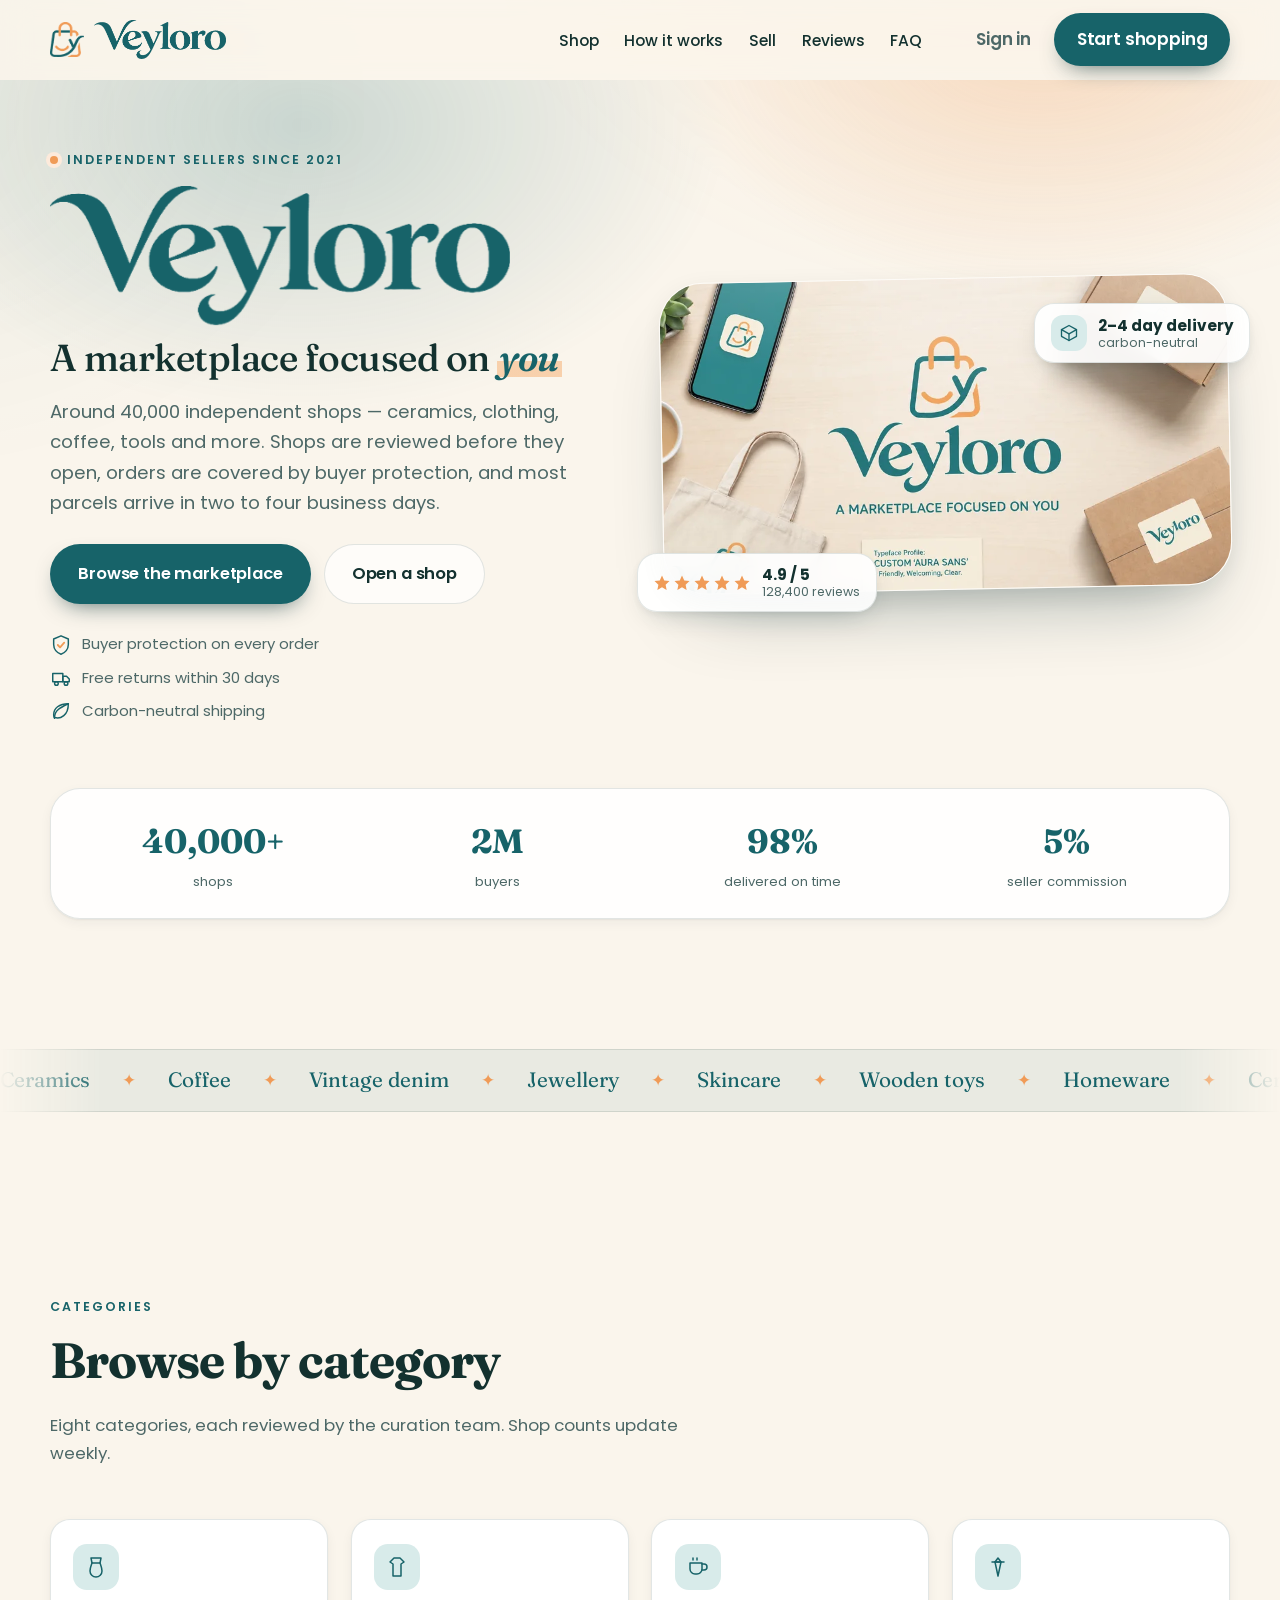
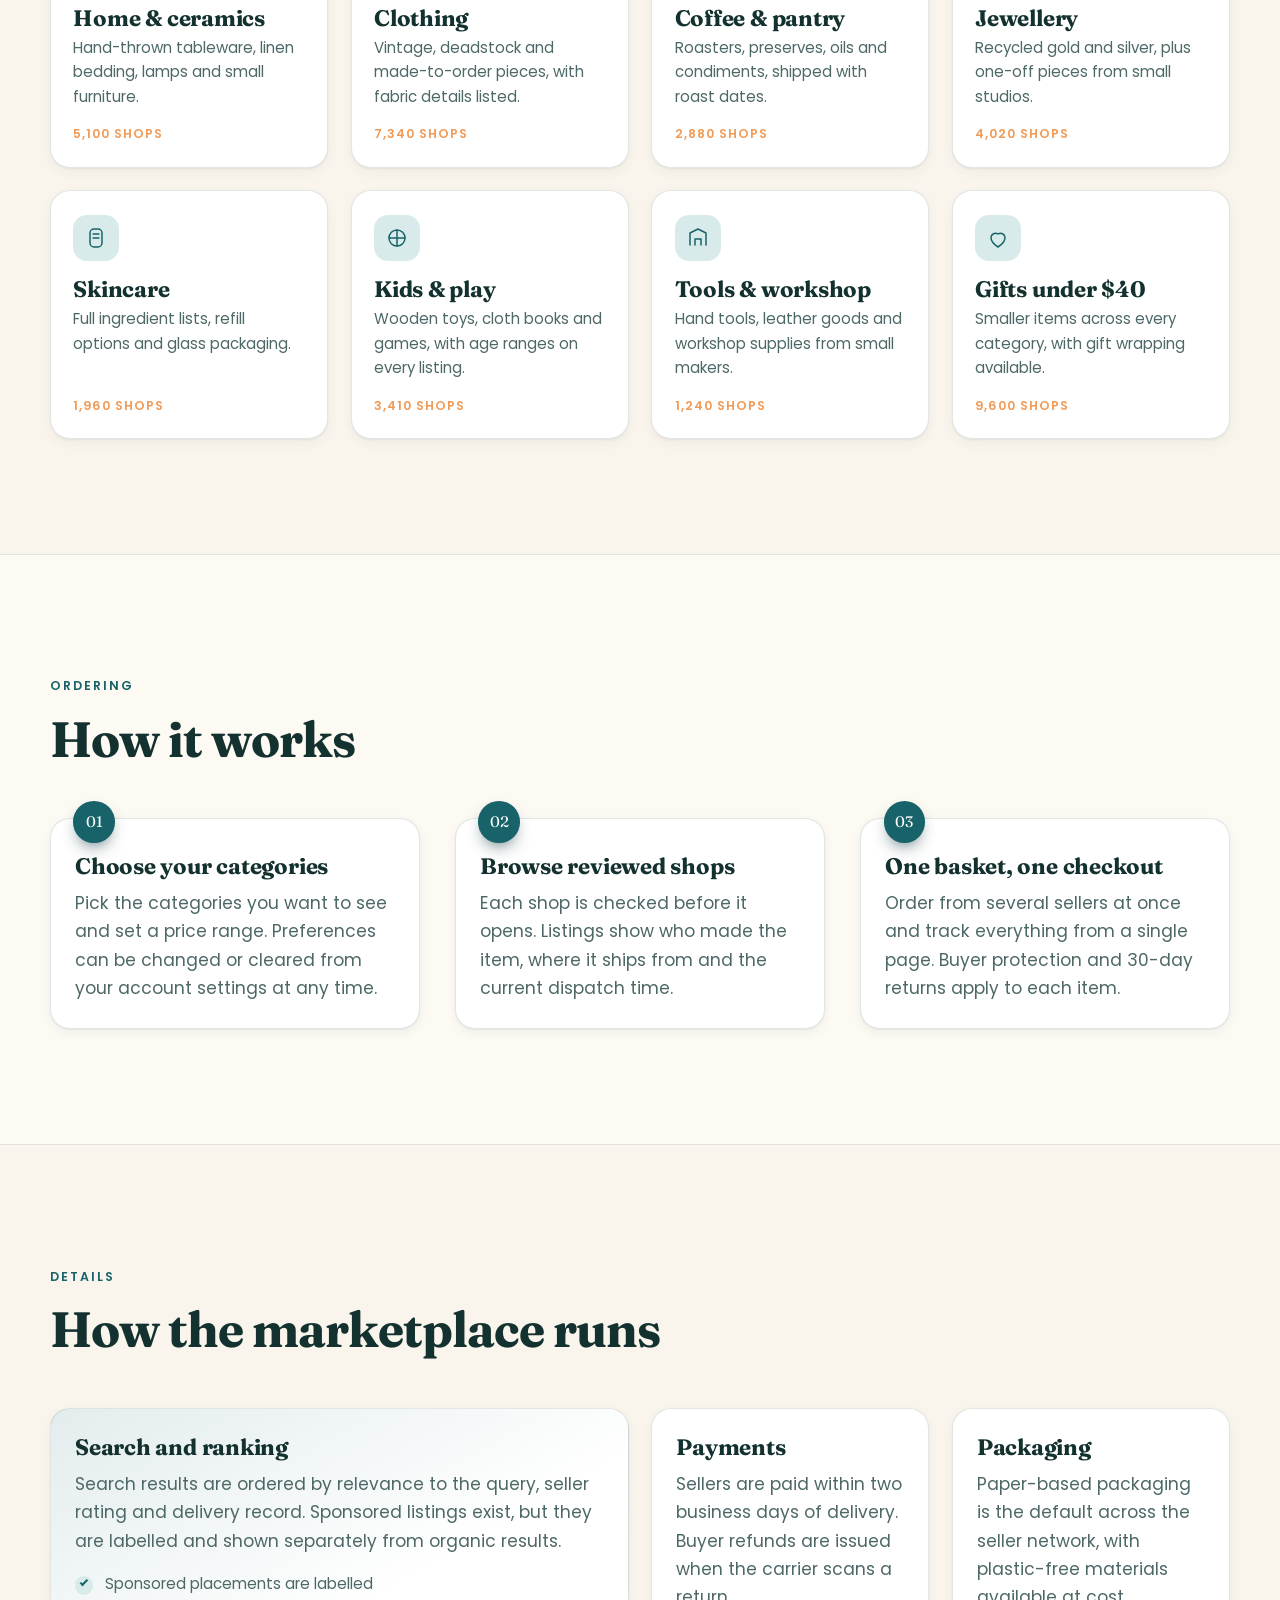
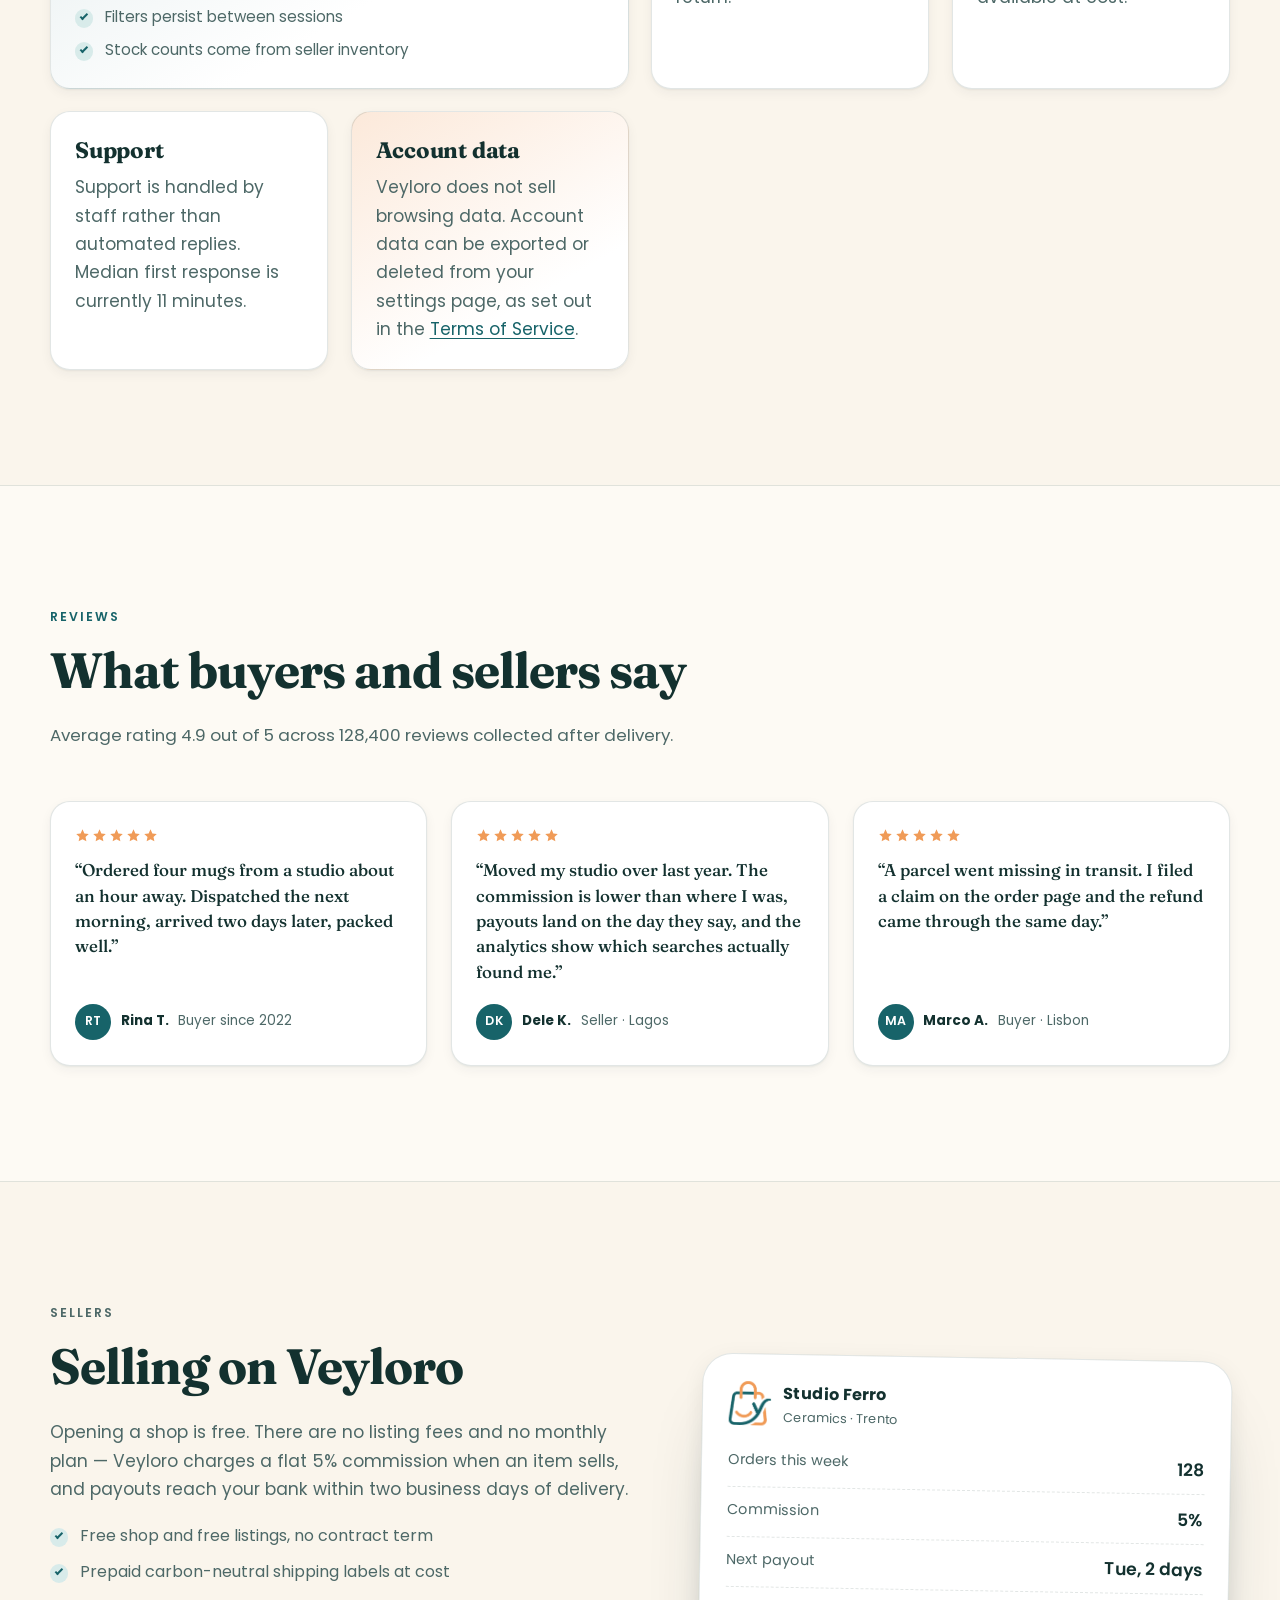
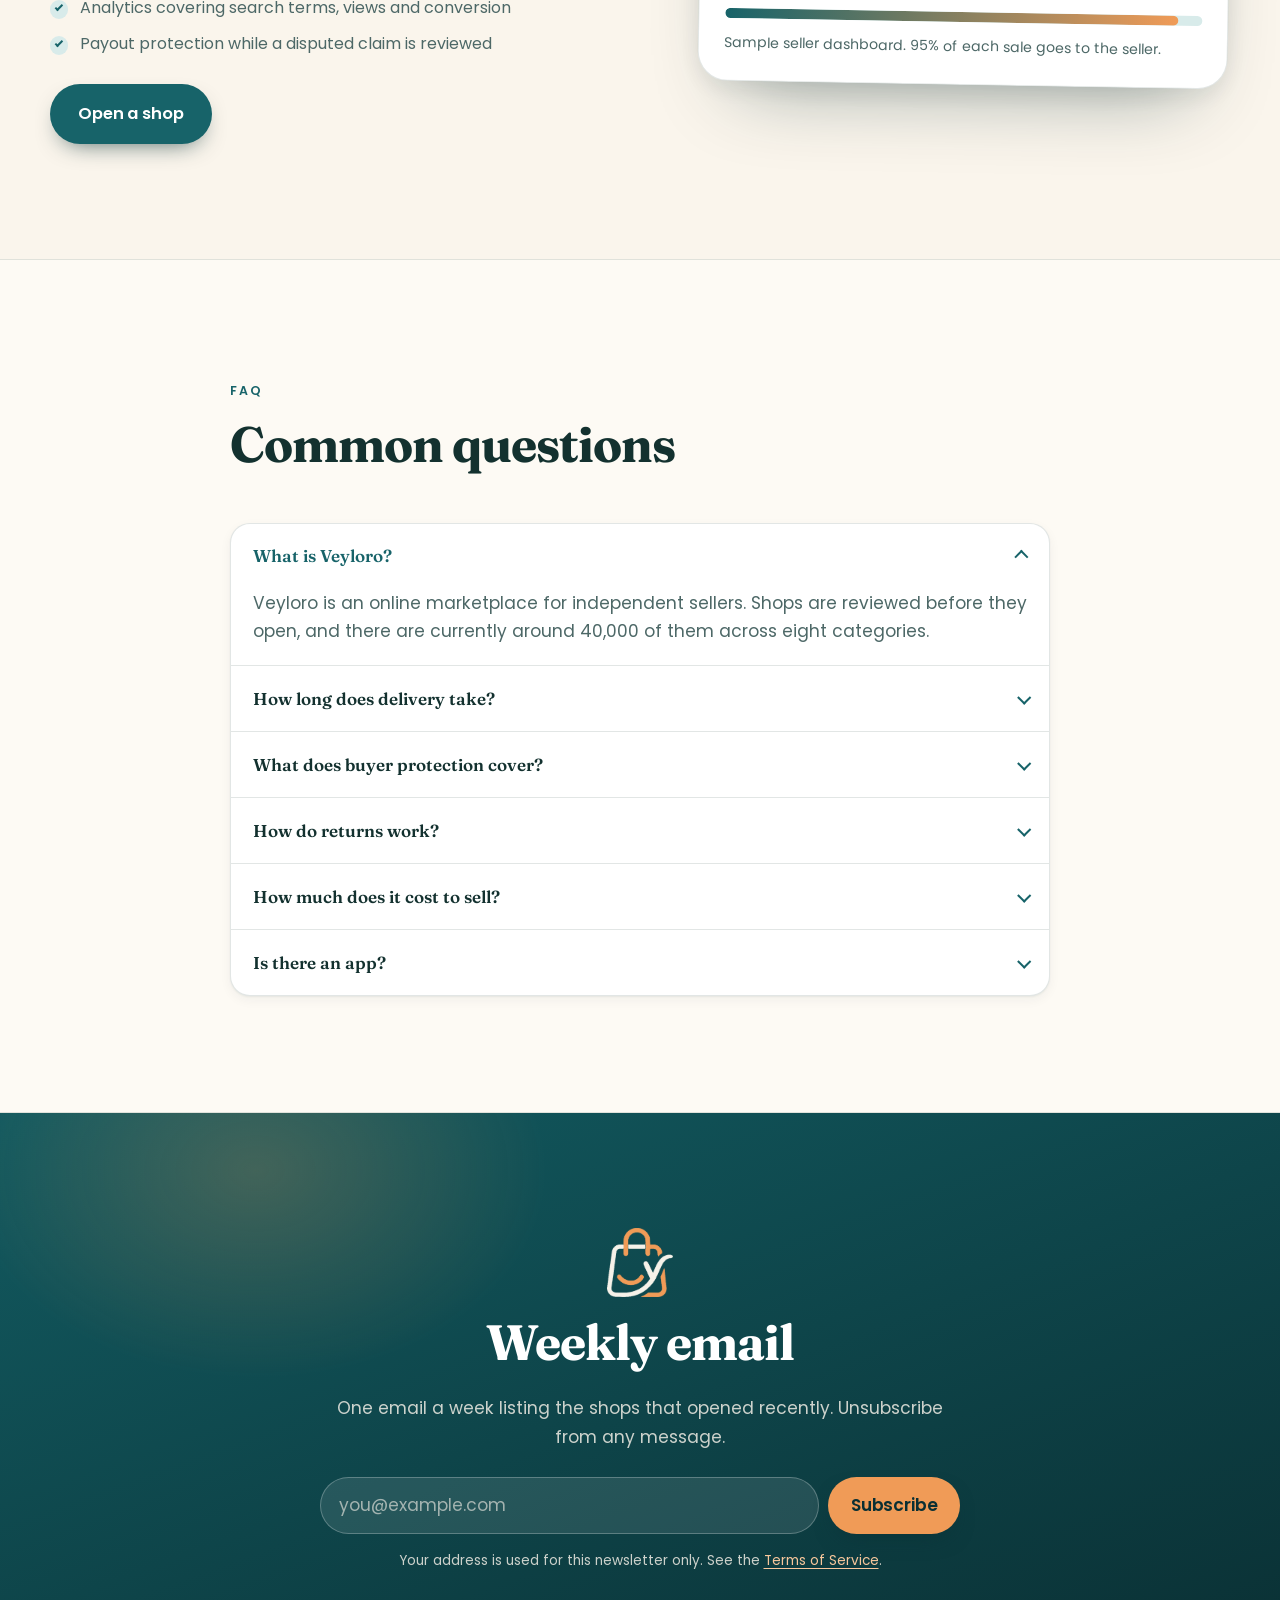
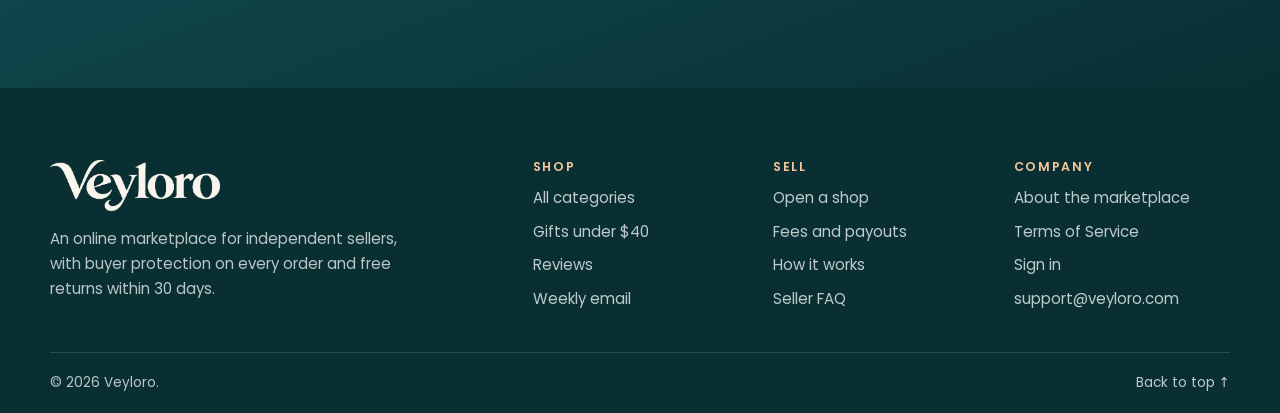
==== commit e61f095f: "Make the seller review five stars and sharpen its wording The seller testimonial carried four stars " ====
--- a/index.html
+++ b/index.html
@@ -466,14 +466,14 @@
         </figure>
 
         <figure class="quote reveal">
-          <div class="stars stars--sm" role="img" aria-label="4 out of 5">
-            <svg viewBox="0 0 24 24" aria-hidden="true"><path d="m12 2 3 6.6 7 .8-5.2 4.8 1.4 7L12 17.8 5.8 21.2l1.4-7L2 9.4l7-.8z"/></svg>
-            <svg viewBox="0 0 24 24" aria-hidden="true"><path d="m12 2 3 6.6 7 .8-5.2 4.8 1.4 7L12 17.8 5.8 21.2l1.4-7L2 9.4l7-.8z"/></svg>
-            <svg viewBox="0 0 24 24" aria-hidden="true"><path d="m12 2 3 6.6 7 .8-5.2 4.8 1.4 7L12 17.8 5.8 21.2l1.4-7L2 9.4l7-.8z"/></svg>
-            <svg viewBox="0 0 24 24" aria-hidden="true"><path d="m12 2 3 6.6 7 .8-5.2 4.8 1.4 7L12 17.8 5.8 21.2l1.4-7L2 9.4l7-.8z"/></svg>
-            <svg class="is-empty" viewBox="0 0 24 24" aria-hidden="true"><path d="m12 2 3 6.6 7 .8-5.2 4.8 1.4 7L12 17.8 5.8 21.2l1.4-7L2 9.4l7-.8z"/></svg>
+          <div class="stars stars--sm" role="img" aria-label="5 out of 5">
+            <svg viewBox="0 0 24 24" aria-hidden="true"><path d="m12 2 3 6.6 7 .8-5.2 4.8 1.4 7L12 17.8 5.8 21.2l1.4-7L2 9.4l7-.8z"/></svg>
+            <svg viewBox="0 0 24 24" aria-hidden="true"><path d="m12 2 3 6.6 7 .8-5.2 4.8 1.4 7L12 17.8 5.8 21.2l1.4-7L2 9.4l7-.8z"/></svg>
+            <svg viewBox="0 0 24 24" aria-hidden="true"><path d="m12 2 3 6.6 7 .8-5.2 4.8 1.4 7L12 17.8 5.8 21.2l1.4-7L2 9.4l7-.8z"/></svg>
+            <svg viewBox="0 0 24 24" aria-hidden="true"><path d="m12 2 3 6.6 7 .8-5.2 4.8 1.4 7L12 17.8 5.8 21.2l1.4-7L2 9.4l7-.8z"/></svg>
+            <svg viewBox="0 0 24 24" aria-hidden="true"><path d="m12 2 3 6.6 7 .8-5.2 4.8 1.4 7L12 17.8 5.8 21.2l1.4-7L2 9.4l7-.8z"/></svg>
           </div>
-          <blockquote><p>“Moved my studio over last year. The fees are lower than where I was, though the analytics could show more about repeat customers.”</p></blockquote>
+          <blockquote><p>“Moved my studio over last year. The commission is lower than where I was, payouts land on the day they say, and the analytics show which searches actually found me.”</p></blockquote>
           <figcaption><span class="avatar" aria-hidden="true">DK</span> <strong>Dele K.</strong> <span>Seller · Lagos</span></figcaption>
         </figure>
 
--- a/styles.css
+++ b/styles.css
@@ -1132,5 +1132,3 @@
 .auth-page .site-footer { padding-top: 1.5rem; }
 .site-header__actions--end { margin-inline-start: auto; }
 .site-footer__base--solo { border-top: 0; }
-
-.stars svg.is-empty { fill: none; stroke: var(--pop); stroke-width: 1.6; opacity: .55; }
